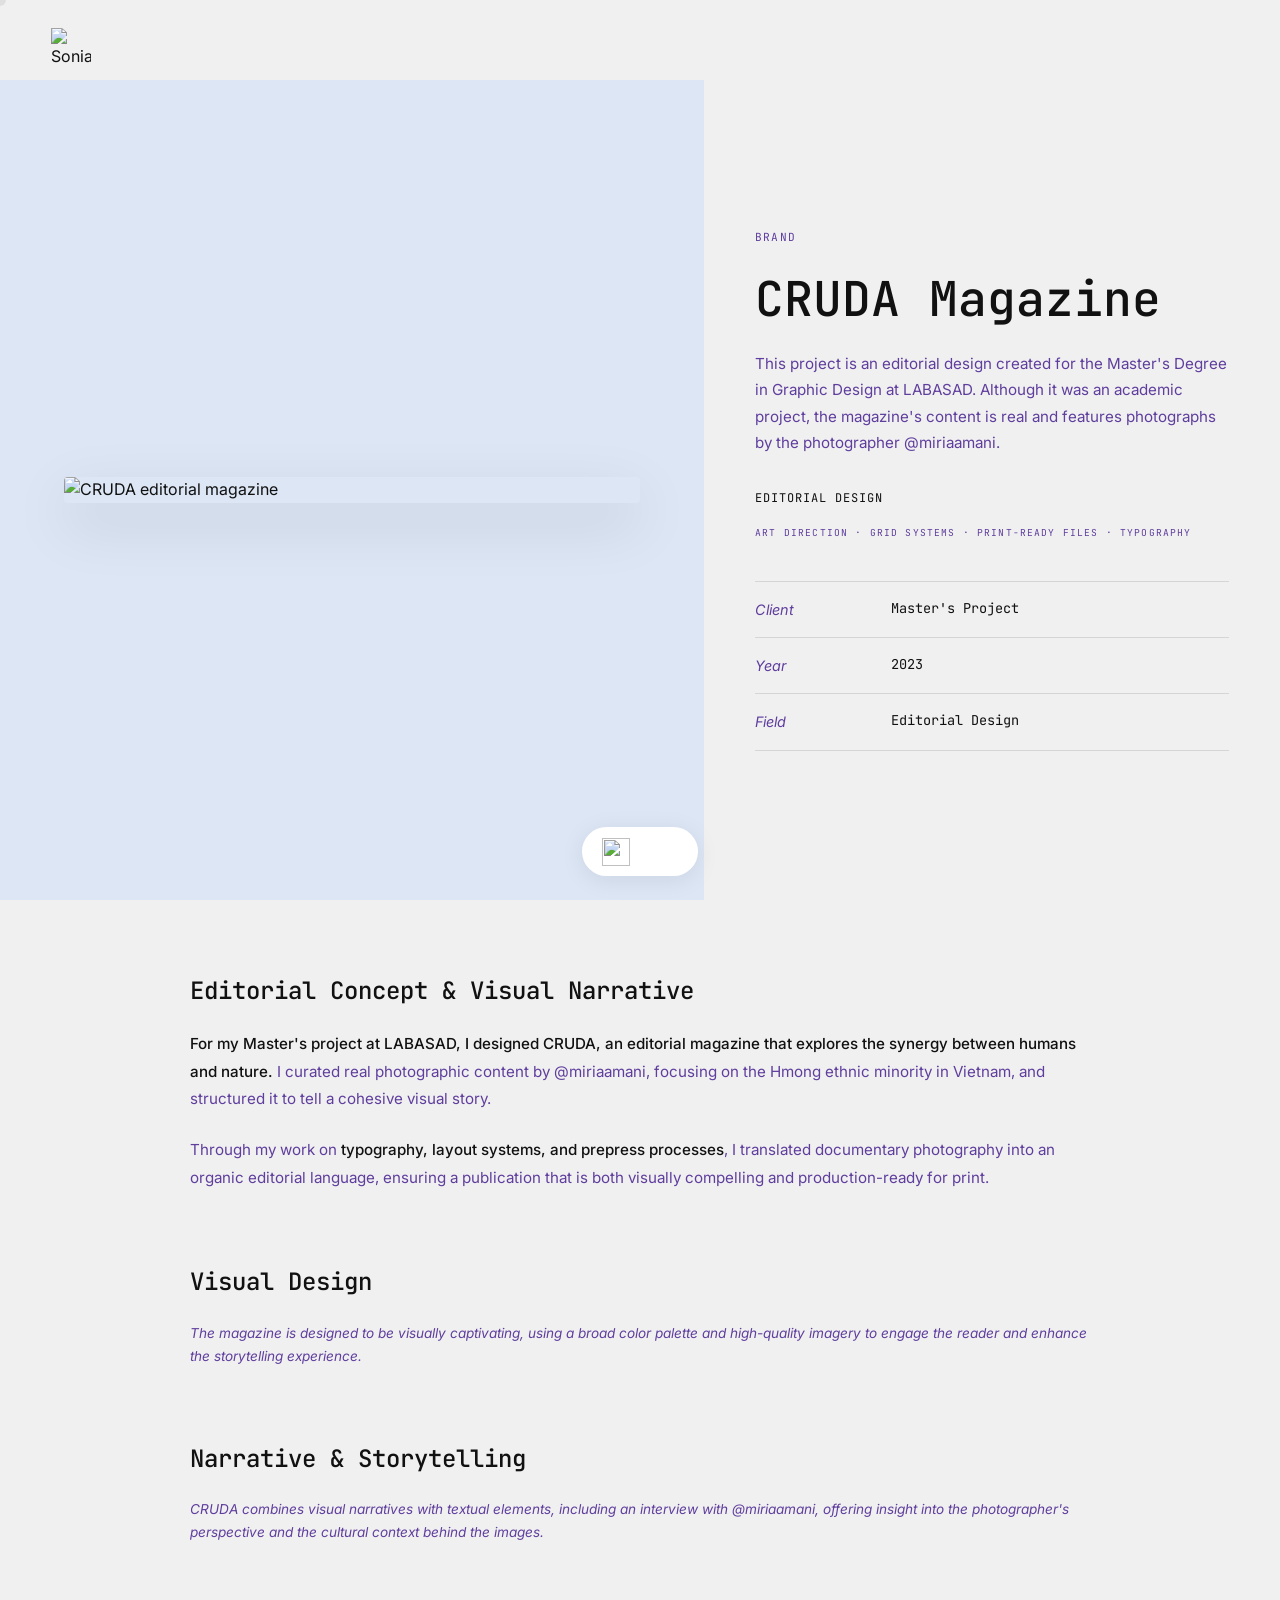
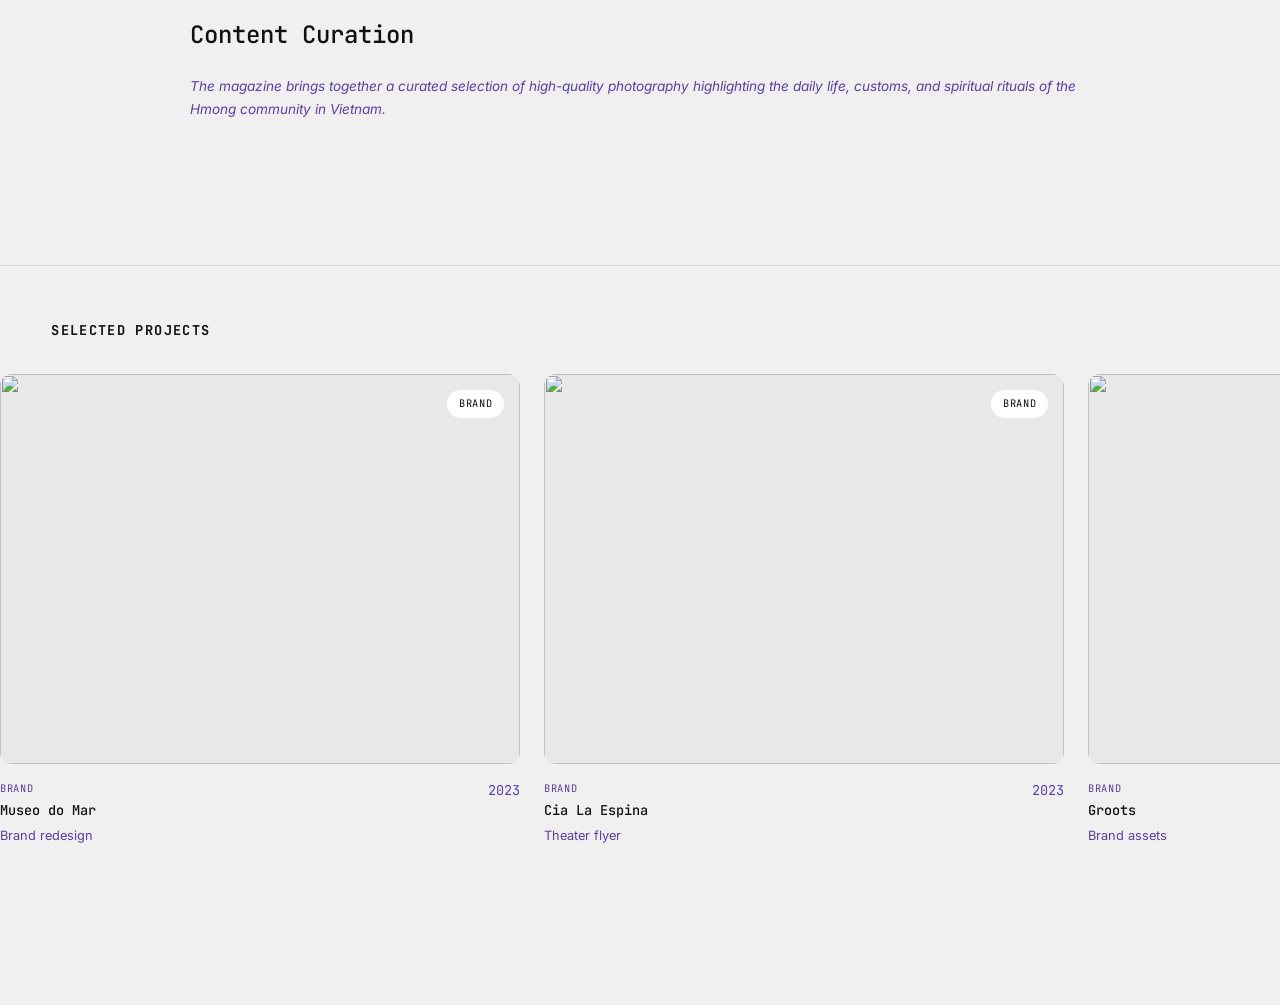
==== projects/cruda.html @ 592239f0 "primer paso" ====
<!DOCTYPE html>
<html lang="en">
<head>
  <meta charset="UTF-8">
  <meta name="viewport" content="width=device-width, initial-scale=1.0">
  <title>CRUDA Magazine — Sonia Delso Roche</title>
  <link rel="icon" href="https://framerusercontent.com/images/GscZbssLysDIiGxm8gp4KZNY.png?width=64&height=64">
  <link rel="stylesheet" href="../css/styles.css">
  <link rel="stylesheet" href="../css/project.css">
</head>
<body>
  <div class="cursor" aria-hidden="true"><span class="cursor-label"></span></div>
  <a href="../index.html" class="site-logo" aria-label="Home">
    <img src="https://framerusercontent.com/images/GscZbssLysDIiGxm8gp4KZNY.png?width=80&height=80" alt="Sonia Delso">
  </a>

  <main class="page">
    <header class="project-hero">
      <div class="project-hero__visual reveal">
        <img src="https://framerusercontent.com/images/ZkepEZCgR9mgeaJWKe820BOmGc.png?width=1400&height=1000" alt="CRUDA editorial magazine">
      </div>
      <div class="project-hero__info reveal reveal-delay-1">
        <span class="project-hero__tag">Brand</span>
        <h1 class="project-hero__title">CRUDA Magazine</h1>
        <p class="project-hero__summary">This project is an editorial design created for the Master's Degree in Graphic Design at LABASAD. Although it was an academic project, the magazine's content is real and features photographs by the photographer @miriaamani.</p>
        <p class="project-hero__type">Editorial Design</p>
        <p class="project-hero__skills">Art direction · Grid systems · Print-ready files · Typography</p>
        <dl class="project-meta">
          <div class="project-meta__row"><dt class="project-meta__label">Client</dt><dd class="project-meta__value">Master's Project</dd></div>
          <div class="project-meta__row"><dt class="project-meta__label">Year</dt><dd class="project-meta__value">2023</dd></div>
          <div class="project-meta__row"><dt class="project-meta__label">Field</dt><dd class="project-meta__value">Editorial Design</dd></div>
        </dl>
      </div>
    </header>

    <div class="project-content">
      <section class="project-section reveal">
        <h2 class="project-section__title">Editorial Concept &amp; Visual Narrative</h2>
        <p class="project-section__text"><strong>For my Master's project at LABASAD, I designed CRUDA, an editorial magazine that explores the synergy between humans and nature.</strong> I curated real photographic content by @miriaamani, focusing on the Hmong ethnic minority in Vietnam, and structured it to tell a cohesive visual story.</p>
        <p class="project-section__text">Through my work on <strong>typography, layout systems, and prepress processes</strong>, I translated documentary photography into an organic editorial language, ensuring a publication that is both visually compelling and production-ready for print.</p>
      </section>

      <section class="project-section reveal">
        <h2 class="project-section__title">Visual Design</h2>
        <p class="project-section__note">The magazine is designed to be visually captivating, using a broad color palette and high-quality imagery to engage the reader and enhance the storytelling experience.</p>
      </section>

      <section class="project-section reveal">
        <h2 class="project-section__title">Narrative &amp; Storytelling</h2>
        <p class="project-section__note">CRUDA combines visual narratives with textual elements, including an interview with @miriaamani, offering insight into the photographer's perspective and the cultural context behind the images.</p>
      </section>

      <section class="project-section reveal">
        <h2 class="project-section__title">Content Curation</h2>
        <p class="project-section__note">The magazine brings together a curated selection of high-quality photography highlighting the daily life, customs, and spiritual rituals of the Hmong community in Vietnam.</p>
      </section>
    </div>

    <section class="related">
      <h2 class="related__title">Selected Projects</h2>
      <div class="project-track-wrap"><div class="project-track">
        <article class="project-card"><a href="museo-do-mar.html" class="project-card__link" data-cursor="view" data-cursor-label="View"><div class="project-card__visual"><img src="https://framerusercontent.com/images/De1m4rDbITHlrBkUoRb03pZWoA.png?width=800&height=600" alt="" loading="lazy"><span class="project-card__tag">Brand</span></div><div class="project-card__meta"><span class="project-card__category">Brand</span><span class="project-card__year">2023</span><span class="project-card__name">Museo do Mar</span><span class="project-card__desc">Brand redesign</span></div></a></article>
        <article class="project-card"><a href="joy.html" class="project-card__link" data-cursor="view" data-cursor-label="View"><div class="project-card__visual"><img src="https://framerusercontent.com/images/UxlcMPebOSqus5jqOuG8VDzP6ao.png?width=800&height=600" alt="" loading="lazy"><span class="project-card__tag">Brand</span></div><div class="project-card__meta"><span class="project-card__category">Brand</span><span class="project-card__year">2023</span><span class="project-card__name">Cia La Espina</span><span class="project-card__desc">Theater flyer</span></div></a></article>
        <article class="project-card"><a href="groots.html" class="project-card__link" data-cursor="view" data-cursor-label="View"><div class="project-card__visual"><img src="https://framerusercontent.com/images/yIsQcqFuudJh2gpJACdFlu3eAM.png?width=800&height=600" alt="" loading="lazy"><span class="project-card__tag">Brand</span></div><div class="project-card__meta"><span class="project-card__category">Brand</span><span class="project-card__year">2022</span><span class="project-card__name">Groots</span><span class="project-card__desc">Brand assets</span></div></a></article>
      </div></div>
    </section>
  </main>

  <nav class="floating-nav"><a href="../index.html" class="floating-nav__logo"><img src="https://framerusercontent.com/images/GscZbssLysDIiGxm8gp4KZNY.png?width=56&height=56" alt=""></a><button class="floating-nav__toggle" aria-label="Open menu"><span></span><span></span><span></span></button></nav>
  <div class="menu-overlay"><a href="../index.html" class="menu-overlay__link">Home</a><a href="../index.html#brand-design" class="menu-overlay__link">Work</a><a href="../index.html#contact" class="menu-overlay__link">Contact</a></div>
  <script src="../js/main.js"></script>
</body>
</html>
---- css/styles.css ----
/* ============================================
   Sonia Delso Roche — Portfolio
   Minimal, Palmer-inspired horizontal scroll
   ============================================ */

@import url('https://fonts.googleapis.com/css2?family=Inter:wght@300;400;500&family=JetBrains+Mono:wght@400;500;700&display=swap');

:root {
  --bg: #f0f0f0;
  --bg-card: #e8e8e8;
  --text: #111111;
  --text-muted: #5f3e9d;
  --border: rgba(17, 17, 17, 0.12);
  --heading: 'JetBrains Mono', 'Courier New', monospace;
  --body: 'Inter', system-ui, sans-serif;
  --ease: cubic-bezier(0.22, 1, 0.36, 1);
  --radius: 12px;
  --nav-height: 56px;
  --page-padding: clamp(1.25rem, 4vw, 3.5rem);
}

*, *::before, *::after {
  box-sizing: border-box;
  margin: 0;
  padding: 0;
}

html {
  scroll-behavior: smooth;
}

body {
  font-family: var(--body);
  background: var(--bg);
  color: var(--text);
  line-height: 1.6;
  overflow-x: hidden;
  -webkit-font-smoothing: antialiased;
}

body.has-custom-cursor,
body.has-custom-cursor * {
  cursor: none !important;
}

a {
  color: inherit;
  text-decoration: none;
}

img {
  display: block;
  max-width: 100%;
  height: auto;
}

/* Custom cursor */
.cursor {
  position: fixed;
  top: 0;
  left: 0;
  width: 12px;
  height: 12px;
  border-radius: 50%;
  background: var(--text);
  pointer-events: none;
  z-index: 9999;
  transform: translate(-50%, -50%);
  transition: width 0.35s var(--ease), height 0.35s var(--ease), background 0.3s ease, opacity 0.3s ease;
  mix-blend-mode: difference;
}

.cursor.is-hidden {
  opacity: 0;
}

.cursor.is-hover {
  width: 80px;
  height: 80px;
  background: #fff;
}

.cursor.is-project {
  width: 110px;
  height: 110px;
  background: #fff;
}

.cursor-label {
  position: absolute;
  inset: 0;
  display: flex;
  align-items: center;
  justify-content: center;
  font-family: var(--heading);
  font-size: 0.65rem;
  letter-spacing: 0.08em;
  text-transform: uppercase;
  color: var(--text);
  opacity: 0;
  transition: opacity 0.25s ease;
}

.cursor.is-project .cursor-label,
.cursor.is-hover .cursor-label {
  opacity: 1;
}

/* Scroll reveal */
.reveal {
  opacity: 0;
  transform: translateY(32px);
  transition: opacity 0.9s var(--ease), transform 0.9s var(--ease);
}

.reveal.is-visible {
  opacity: 1;
  transform: translateY(0);
}

.reveal-delay-1 { transition-delay: 0.1s; }
.reveal-delay-2 { transition-delay: 0.2s; }
.reveal-delay-3 { transition-delay: 0.3s; }

/* Layout */
.page {
  min-height: 100vh;
  padding-bottom: calc(var(--nav-height) + 2rem);
}

.container {
  width: 100%;
  max-width: 1440px;
  margin: 0 auto;
  padding: 0 var(--page-padding);
}

/* Header logo */
.site-logo {
  position: fixed;
  top: clamp(1rem, 3vw, 1.75rem);
  left: var(--page-padding);
  z-index: 100;
  width: 40px;
  height: 40px;
  transition: transform 0.4s var(--ease);
}

.site-logo:hover {
  transform: scale(1.08) rotate(-4deg);
}

.site-logo img {
  width: 100%;
  height: 100%;
  object-fit: contain;
}

/* Hero */
.hero {
  min-height: 100vh;
  display: grid;
  grid-template-columns: 1fr 1fr;
  gap: 2rem;
  align-items: center;
  padding: clamp(6rem, 12vh, 8rem) var(--page-padding) 4rem;
}

.hero__title {
  font-family: var(--heading);
  font-size: clamp(2rem, 5.5vw, 4.25rem);
  font-weight: 500;
  line-height: 1.15;
  letter-spacing: -0.02em;
}

.hero__title .char {
  display: inline-block;
  opacity: 0;
  transform: translateY(20px);
  animation: charIn 0.6s var(--ease) forwards;
}

@keyframes charIn {
  to {
    opacity: 1;
    transform: translateY(0);
  }
}

.hero__intro {
  margin-top: 2rem;
  max-width: 28rem;
}

.hero__intro p {
  font-size: clamp(0.8rem, 1.4vw, 0.95rem);
  color: var(--text-muted);
  margin-bottom: 1rem;
  font-weight: 400;
}

.hero__aside {
  justify-self: end;
  max-width: 22rem;
  text-align: right;
}

.hero__aside p {
  font-size: clamp(0.8rem, 1.4vw, 0.95rem);
  color: var(--text-muted);
  line-height: 1.7;
}

.scroll-hint {
  display: inline-flex;
  align-items: center;
  justify-content: center;
  width: 36px;
  height: 36px;
  margin-top: 2.5rem;
  border: 1px solid var(--text-muted);
  border-radius: 50%;
  color: var(--text-muted);
  animation: bounce 2s ease infinite;
}

.scroll-hint svg {
  width: 14px;
  height: 14px;
}

@keyframes bounce {
  0%, 100% { transform: translateY(0); }
  50% { transform: translateY(6px); }
}

/* Work sections */
.work-section {
  padding: clamp(4rem, 10vh, 7rem) 0;
  border-top: 1px solid var(--border);
}

.work-section__header {
  display: flex;
  align-items: center;
  gap: 1rem;
  padding: 0 var(--page-padding);
  margin-bottom: 2.5rem;
}

.work-section__title {
  font-family: var(--heading);
  font-size: clamp(1.5rem, 3.5vw, 2.5rem);
  font-weight: 500;
}

.work-section__arrow {
  display: inline-flex;
  align-items: center;
  justify-content: center;
  width: 32px;
  height: 32px;
  border: 1px solid var(--text-muted);
  border-radius: 50%;
  color: var(--text-muted);
  flex-shrink: 0;
}

.work-section__arrow svg {
  width: 12px;
  height: 12px;
}

/* Horizontal project track (Palmer-inspired) */
.project-track-wrap {
  position: relative;
}

.drag-hint {
  position: absolute;
  top: -1.5rem;
  right: var(--page-padding);
  font-family: var(--heading);
  font-size: 0.65rem;
  letter-spacing: 0.12em;
  text-transform: uppercase;
  color: var(--text-muted);
  opacity: 0.7;
}

.project-track {
  display: flex;
  gap: clamp(1rem, 2vw, 1.5rem);
  padding: 0 var(--page-padding) 1rem;
  overflow-x: auto;
  scroll-snap-type: x mandatory;
  scroll-behavior: smooth;
  -webkit-overflow-scrolling: touch;
  scrollbar-width: none;
  cursor: grab;
}

.project-track.is-dragging {
  cursor: grabbing;
  scroll-behavior: auto;
}

.project-track::-webkit-scrollbar {
  display: none;
}

/* Project card */
.project-card {
  flex: 0 0 clamp(280px, 42vw, 520px);
  scroll-snap-align: start;
  position: relative;
}

.project-card__link {
  display: block;
}

.project-card__visual {
  position: relative;
  aspect-ratio: 4 / 3;
  background: var(--bg-card);
  border-radius: var(--radius);
  overflow: hidden;
  transition: transform 0.5s var(--ease);
}

.project-card__link:hover .project-card__visual {
  transform: scale(0.98);
}

.project-card__visual img {
  width: 100%;
  height: 100%;
  object-fit: cover;
  transition: transform 0.7s var(--ease);
}

.project-card__link:hover .project-card__visual img {
  transform: scale(1.04);
}

.project-card__tag {
  position: absolute;
  top: 1rem;
  right: 1rem;
  padding: 0.35rem 0.75rem;
  background: #fff;
  border-radius: 100px;
  font-family: var(--heading);
  font-size: 0.65rem;
  letter-spacing: 0.06em;
  text-transform: uppercase;
}

.project-card__meta {
  display: grid;
  grid-template-columns: 1fr auto;
  gap: 0.25rem 1rem;
  margin-top: 1rem;
  font-size: clamp(0.75rem, 1.2vw, 0.85rem);
}

.project-card__category {
  font-family: var(--heading);
  font-size: 0.65rem;
  letter-spacing: 0.06em;
  text-transform: uppercase;
  color: var(--text-muted);
}

.project-card__name {
  font-family: var(--heading);
  font-weight: 500;
  grid-column: 1;
}

.project-card__year {
  font-family: var(--heading);
  color: var(--text-muted);
  grid-column: 2;
  grid-row: 1 / 3;
  align-self: start;
}

.project-card__desc {
  grid-column: 1;
  color: var(--text-muted);
  font-size: 0.8rem;
}

/* Contact footer */
.contact {
  padding: clamp(4rem, 8vh, 6rem) var(--page-padding);
  border-top: 1px solid var(--border);
}

.contact__links {
  display: flex;
  flex-wrap: wrap;
  gap: 2rem 3rem;
}

.contact__link {
  font-family: var(--heading);
  font-size: clamp(0.9rem, 2vw, 1.1rem);
  letter-spacing: 0.04em;
  position: relative;
  transition: color 0.3s ease;
}

.contact__link::after {
  content: '';
  position: absolute;
  left: 0;
  bottom: -2px;
  width: 0;
  height: 1px;
  background: var(--text);
  transition: width 0.4s var(--ease);
}

.contact__link:hover {
  color: var(--text-muted);
}

.contact__link:hover::after {
  width: 100%;
}

/* Floating nav */
.floating-nav {
  position: fixed;
  bottom: 1.5rem;
  left: 50%;
  transform: translateX(-50%);
  z-index: 200;
  display: flex;
  align-items: center;
  gap: 1.25rem;
  padding: 0.65rem 1.25rem;
  background: #fff;
  border-radius: 100px;
  box-shadow: 0 4px 24px rgba(0, 0, 0, 0.08);
  transition: transform 0.4s var(--ease), opacity 0.4s ease;
}

.floating-nav.is-hidden {
  transform: translateX(-50%) translateY(120%);
  opacity: 0;
}

.floating-nav__logo {
  width: 28px;
  height: 28px;
}

.floating-nav__logo img {
  width: 100%;
  height: 100%;
  object-fit: contain;
}

.floating-nav__toggle {
  display: flex;
  flex-direction: column;
  justify-content: center;
  gap: 5px;
  width: 28px;
  height: 28px;
  background: none;
  border: none;
  padding: 4px;
}

.floating-nav__toggle span {
  display: block;
  height: 1.5px;
  background: var(--text);
  transition: transform 0.3s ease, opacity 0.3s ease;
}

.floating-nav__toggle.is-open span:nth-child(1) {
  transform: translateY(6.5px) rotate(45deg);
}

.floating-nav__toggle.is-open span:nth-child(2) {
  opacity: 0;
}

.floating-nav__toggle.is-open span:nth-child(3) {
  transform: translateY(-6.5px) rotate(-45deg);
}

/* Mobile menu overlay */
.menu-overlay {
  position: fixed;
  inset: 0;
  z-index: 150;
  background: rgba(240, 240, 240, 0.96);
  backdrop-filter: blur(12px);
  display: flex;
  flex-direction: column;
  align-items: center;
  justify-content: center;
  gap: 2rem;
  opacity: 0;
  pointer-events: none;
  transition: opacity 0.4s ease;
}

.menu-overlay.is-open {
  opacity: 1;
  pointer-events: auto;
}

.menu-overlay__link {
  font-family: var(--heading);
  font-size: clamp(1.25rem, 4vw, 2rem);
  letter-spacing: 0.04em;
  transition: color 0.3s ease, transform 0.3s var(--ease);
}

.menu-overlay__link:hover {
  color: var(--text-muted);
  transform: translateX(8px);
}

/* Responsive */
@media (max-width: 900px) {
  .hero {
    grid-template-columns: 1fr;
    min-height: auto;
    padding-top: 5.5rem;
  }

  .hero__aside {
    justify-self: start;
    text-align: left;
    max-width: 100%;
  }

  .drag-hint {
    display: none;
  }

  .project-card {
    flex: 0 0 85vw;
  }
}

@media (max-width: 600px) {
  body.has-custom-cursor,
  body.has-custom-cursor * {
    cursor: auto !important;
  }

  .cursor {
    display: none;
  }

  .floating-nav {
    bottom: 1rem;
    padding: 0.55rem 1rem;
  }
}

@media (prefers-reduced-motion: reduce) {
  *, *::before, *::after {
    animation-duration: 0.01ms !important;
    transition-duration: 0.01ms !important;
  }

  .reveal {
    opacity: 1;
    transform: none;
  }
}
---- css/project.css ----
/* Project detail pages */

.project-hero {
  display: grid;
  grid-template-columns: 1.1fr 0.9fr;
  min-height: 100vh;
  padding-top: 5rem;
}

.project-hero__visual {
  background: #dce6f5;
  display: flex;
  align-items: center;
  justify-content: center;
  padding: clamp(2rem, 5vw, 4rem);
  overflow: hidden;
}

.project-hero__visual img {
  width: 100%;
  max-height: 80vh;
  object-fit: contain;
  border-radius: 4px;
  box-shadow: 0 20px 60px rgba(0, 0, 0, 0.12);
}

.project-hero__info {
  display: flex;
  flex-direction: column;
  justify-content: center;
  padding: clamp(2rem, 5vw, 4rem) clamp(2rem, 4vw, 3.5rem);
  background: var(--bg);
}

.project-hero__tag {
  font-family: var(--heading);
  font-size: 0.7rem;
  letter-spacing: 0.1em;
  text-transform: uppercase;
  color: var(--text-muted);
  margin-bottom: 1.5rem;
}

.project-hero__title {
  font-family: var(--heading);
  font-size: clamp(1.75rem, 4vw, 3rem);
  font-weight: 500;
  line-height: 1.15;
  margin-bottom: 1.5rem;
}

.project-hero__summary {
  font-size: clamp(0.85rem, 1.5vw, 0.95rem);
  color: var(--text-muted);
  line-height: 1.75;
  margin-bottom: 2rem;
}

.project-hero__summary strong {
  color: var(--text);
  font-weight: 500;
}

.project-hero__type {
  font-family: var(--heading);
  font-size: 0.75rem;
  letter-spacing: 0.08em;
  text-transform: uppercase;
  margin-bottom: 1rem;
}

.project-hero__skills {
  font-family: var(--heading);
  font-size: 0.6rem;
  letter-spacing: 0.12em;
  text-transform: uppercase;
  color: var(--text-muted);
  line-height: 1.8;
  margin-bottom: 2.5rem;
}

.project-meta {
  border-top: 1px solid var(--border);
}

.project-meta__row {
  display: grid;
  grid-template-columns: 120px 1fr;
  gap: 1rem;
  padding: 1rem 0;
  border-bottom: 1px solid var(--border);
  font-size: 0.9rem;
}

.project-meta__label {
  font-style: italic;
  color: var(--text-muted);
}

.project-meta__value {
  font-family: var(--heading);
  font-size: 0.85rem;
}

/* Content sections */
.project-content {
  padding: clamp(3rem, 8vh, 6rem) var(--page-padding);
}

.project-section {
  max-width: 900px;
  margin: 0 auto clamp(4rem, 8vh, 6rem);
}

.project-section__title {
  font-family: var(--heading);
  font-size: clamp(1.1rem, 2.5vw, 1.5rem);
  font-weight: 500;
  margin-bottom: 1.25rem;
}

.project-section__text {
  font-size: clamp(0.85rem, 1.5vw, 0.95rem);
  color: var(--text-muted);
  line-height: 1.8;
  margin-bottom: 1.5rem;
}

.project-section__text strong {
  color: var(--text);
  font-weight: 500;
}

.project-section__subtitle {
  font-family: var(--heading);
  font-size: 0.85rem;
  font-weight: 500;
  margin: 2rem 0 0.75rem;
}

.project-section__note {
  font-size: 0.85rem;
  color: var(--text-muted);
  font-style: italic;
  line-height: 1.7;
}

/* Impact list */
.impact-list {
  list-style: none;
  margin-top: 1.5rem;
}

.impact-list li {
  position: relative;
  padding-left: 1.25rem;
  margin-bottom: 0.75rem;
  font-size: 0.9rem;
  color: var(--text-muted);
  line-height: 1.6;
}

.impact-list li::before {
  content: '—';
  position: absolute;
  left: 0;
  color: var(--text);
}

/* Fold comparison blocks */
.fold-grid {
  display: grid;
  gap: 2rem;
  margin-top: 2rem;
}

.fold-block {
  padding: 1.5rem 0;
  border-top: 1px solid var(--border);
}

.fold-block__title {
  font-family: var(--heading);
  font-size: 0.9rem;
  font-weight: 500;
  margin-bottom: 1rem;
}

.fold-block__items {
  display: grid;
  gap: 1rem;
}

.fold-item {
  font-size: 0.85rem;
  color: var(--text-muted);
  line-height: 1.7;
}

.fold-item strong {
  display: block;
  color: var(--text);
  font-weight: 500;
  margin-bottom: 0.25rem;
}

/* Image placeholders in content */
.project-image {
  margin: 2rem 0;
  border-radius: var(--radius);
  overflow: hidden;
  background: var(--bg-card);
}

.project-image img {
  width: 100%;
  height: auto;
}

/* Related projects */
.related {
  padding: clamp(3rem, 6vh, 5rem) 0;
  border-top: 1px solid var(--border);
}

.related__title {
  font-family: var(--heading);
  font-size: 0.85rem;
  letter-spacing: 0.1em;
  text-transform: uppercase;
  padding: 0 var(--page-padding);
  margin-bottom: 2rem;
}

/* Back link */
.back-link {
  display: inline-flex;
  align-items: center;
  gap: 0.5rem;
  font-family: var(--heading);
  font-size: 0.7rem;
  letter-spacing: 0.08em;
  text-transform: uppercase;
  color: var(--text-muted);
  margin-bottom: 2rem;
  transition: color 0.3s ease;
}

.back-link:hover {
  color: var(--text);
}

.back-link svg {
  width: 12px;
  height: 12px;
}

@media (max-width: 900px) {
  .project-hero {
    grid-template-columns: 1fr;
    min-height: auto;
  }

  .project-hero__visual {
    min-height: 50vh;
  }

  .project-hero__info {
    padding-top: 2rem;
  }
}

@media (max-width: 600px) {
  .project-meta__row {
    grid-template-columns: 1fr;
    gap: 0.25rem;
  }
}
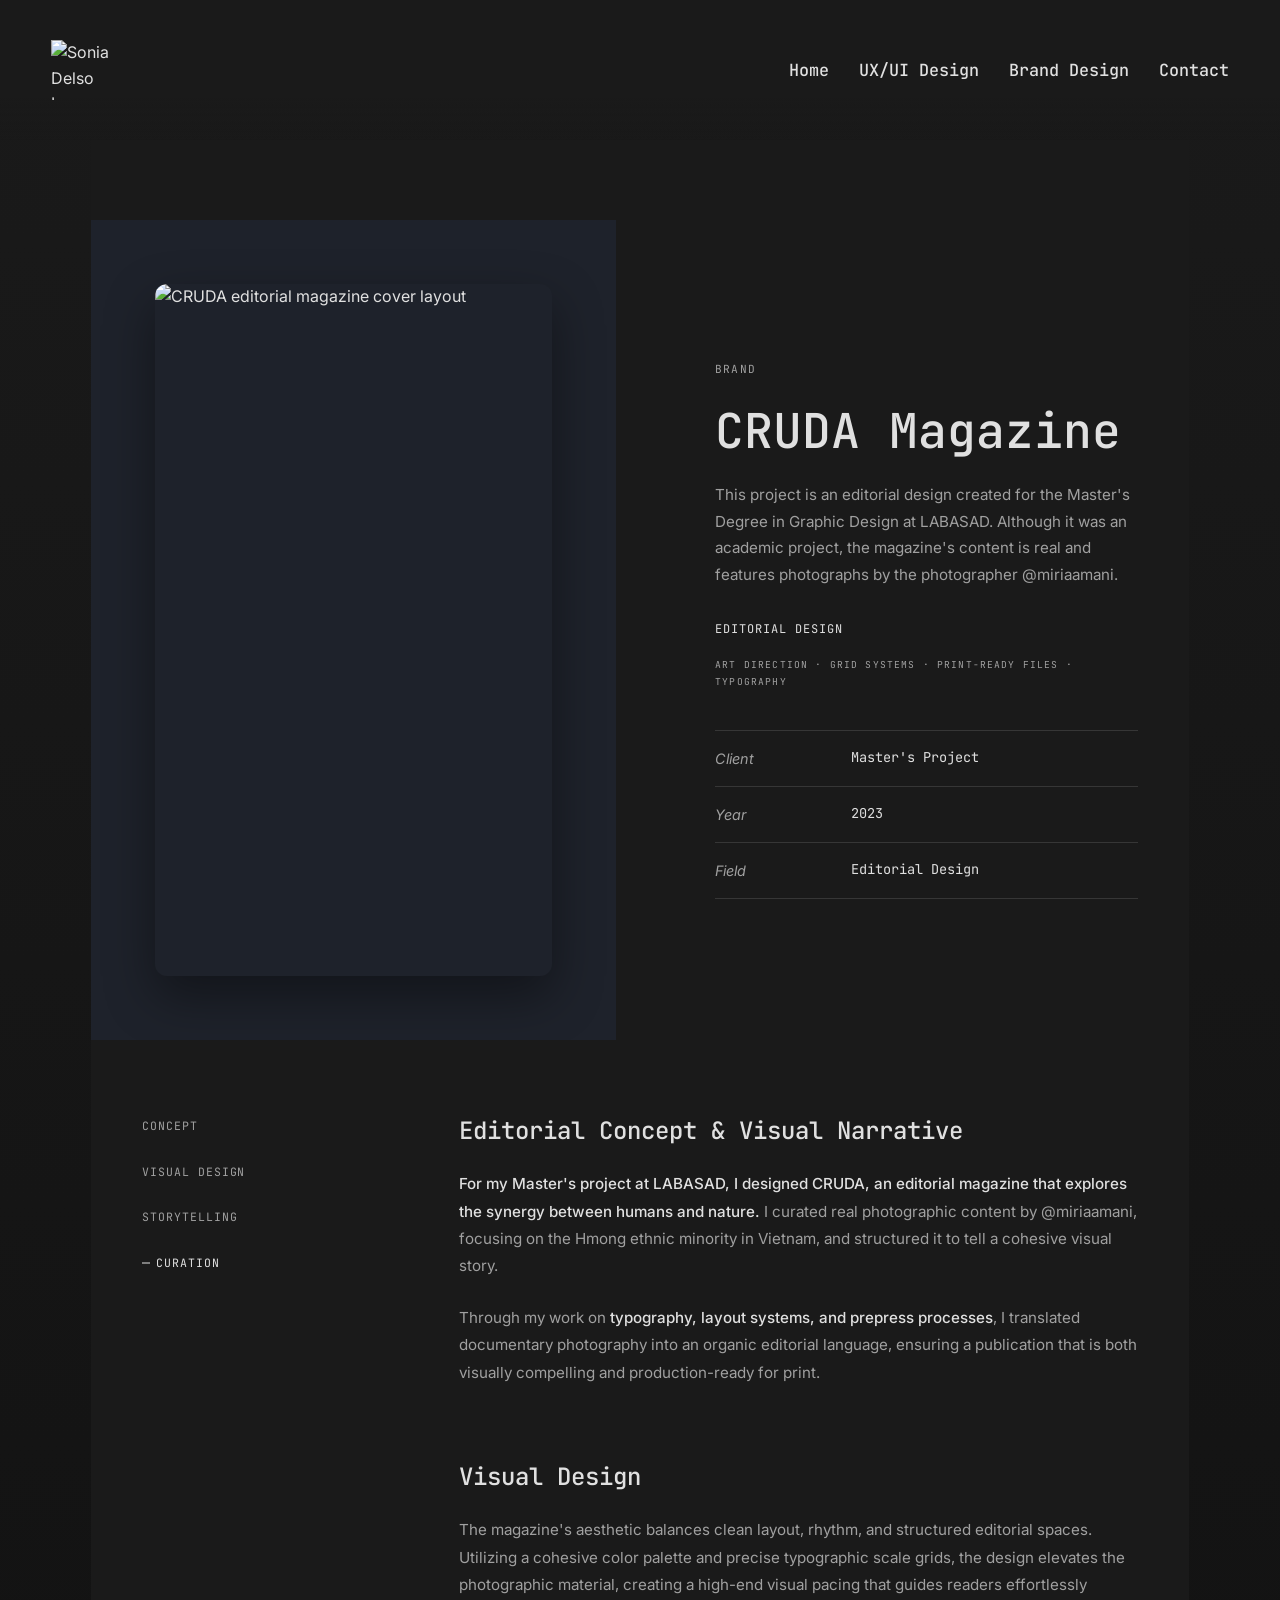
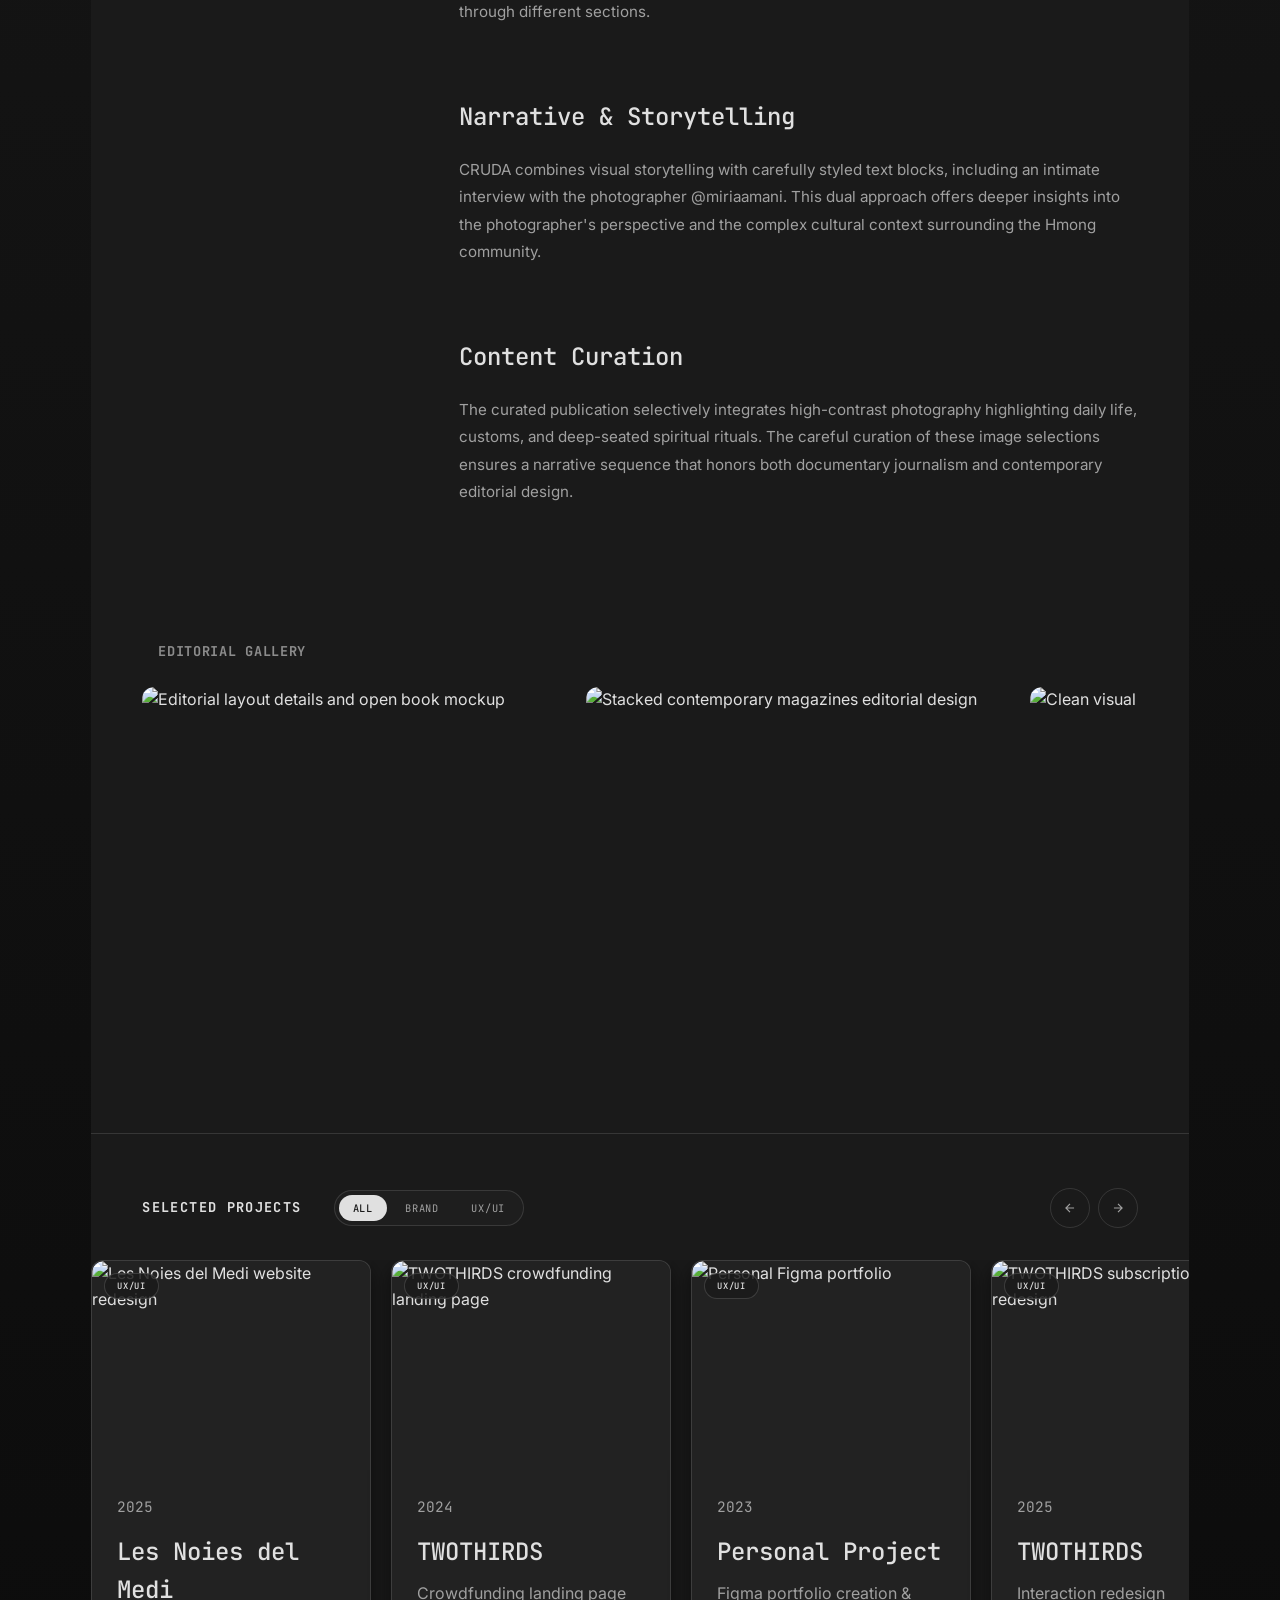
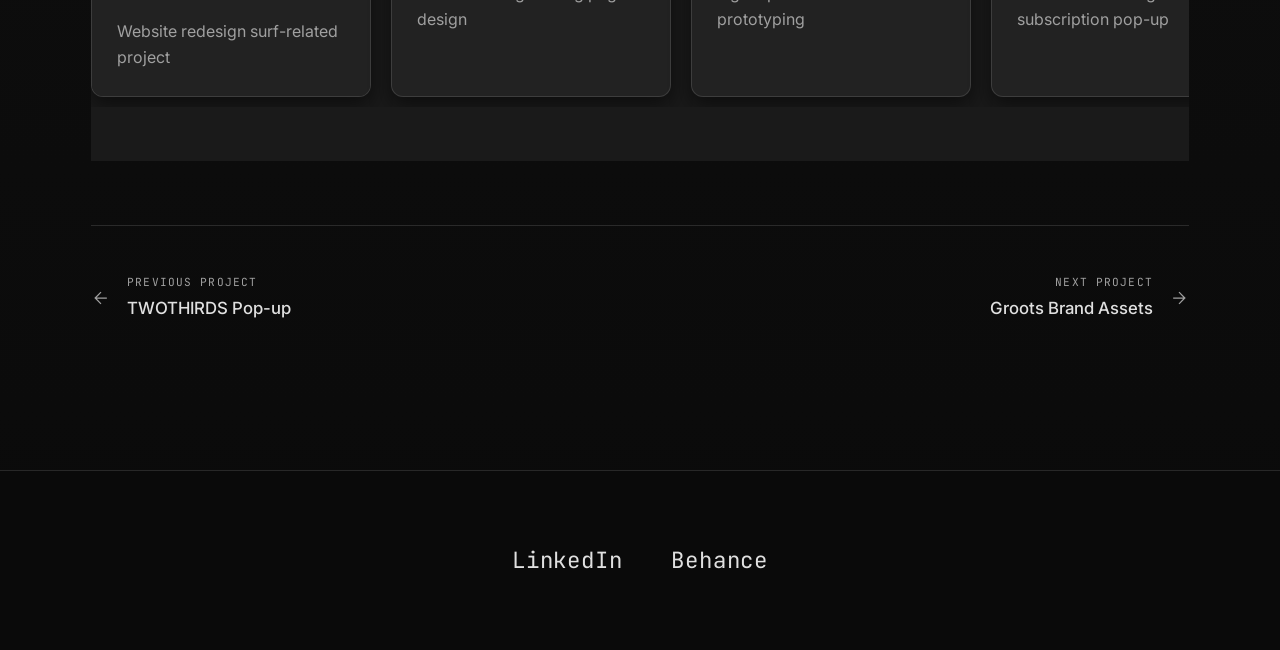
==== commit e74f5ded: "proyecto cruda fixed" ====
--- a/projects/cruda.html
+++ b/projects/cruda.html
@@ -5,19 +5,150 @@
   <meta name="viewport" content="width=device-width, initial-scale=1.0">
   <title>CRUDA Magazine — Sonia Delso Roche</title>
   <link rel="icon" href="https://framerusercontent.com/images/GscZbssLysDIiGxm8gp4KZNY.png?width=64&height=64">
+  
+  <!-- Importar tipografías de Google Fonts -->
+  <link rel="stylesheet" href="https://fonts.googleapis.com/css2?family=Inter:wght@300;400;500&family=JetBrains+Mono:wght@400;500;700&display=swap">
+  
   <link rel="stylesheet" href="../css/styles.css">
   <link rel="stylesheet" href="../css/project.css">
+
+  <!-- Estilos personalizados para el Hero y el Ticker -->
+  <style>
+    /* Ajustes para que la imagen Hero ocupe todo el rectángulo de la izquierda */
+    .project-hero {
+      display: grid;
+      grid-template-columns: 1fr 1fr;
+      align-items: stretch; /* Fuerza a que ambas columnas tengan la misma altura */
+      gap: 3rem;
+    }
+
+    .project-hero__visual {
+      width: 100%;
+      height: 100%;
+    }
+
+    .project-hero__visual img {
+      width: 100%;
+      height: 100%;
+      object-fit: cover; /* Evita la distorsión rellenando todo el espacio */
+      display: block;
+      border-radius: 12px;
+    }
+
+    @media (max-width: 991px) {
+      .project-hero {
+        grid-template-columns: 1fr;
+      }
+      .project-hero__visual img {
+        aspect-ratio: 1 / 1; /* Mantiene la proporción cuadrada en móvil */
+        height: auto;
+      }
+    }
+
+    /* Contenedor del Ticker */
+    .ticker-section {
+      width: 100%;
+      overflow: hidden;
+      margin: 4rem 0;
+      position: relative;
+    }
+
+    .ticker-section__title {
+      font-family: 'JetBrains Mono', monospace;
+      font-size: 0.85rem;
+      text-transform: uppercase;
+      letter-spacing: 0.05em;
+      margin-bottom: 1.5rem;
+      color: #8c8c8c;
+      padding: 0 1rem;
+    }
+
+    /* Envoltura del Ticker */
+    .ticker-container {
+      width: 100%;
+      overflow: hidden;
+      display: flex;
+      user-select: none;
+    }
+
+    /* Pista que contiene los elementos duplicados para un loop sin saltos */
+    .ticker-track {
+      display: flex;
+      width: max-content;
+      animation: ticker-loop 30s linear infinite;
+    }
+
+    /* Detener el movimiento en Hover (Hover 0%) */
+    .ticker-container:hover .ticker-track {
+      animation-play-state: paused;
+    }
+
+    /* Lista interna */
+    .ticker-list {
+      display: flex;
+      gap: 1.5rem;
+      padding-right: 1.5rem;
+    }
+
+    /* Elemento individual del carrusel */
+    .ticker-item {
+      width: 420px;
+      flex-shrink: 0;
+    }
+
+    .ticker-item img {
+      width: 100%;
+      height: 310px;
+      object-fit: cover;
+      border-radius: 12px;
+      display: block;
+      pointer-events: none;
+    }
+
+    /* Animación del Ticker */
+    @keyframes ticker-loop {
+      0% {
+        transform: translate3d(0, 0, 0);
+      }
+      100% {
+        transform: translate3d(-50%, 0, 0); /* Se desplaza exactamente la mitad */
+      }
+    }
+
+    @media (max-width: 768px) {
+      .ticker-item {
+        width: 300px;
+      }
+      .ticker-item img {
+        height: 220px;
+      }
+    }
+  </style>
 </head>
 <body>
-  <div class="cursor" aria-hidden="true"><span class="cursor-label"></span></div>
-  <a href="../index.html" class="site-logo" aria-label="Home">
-    <img src="https://framerusercontent.com/images/GscZbssLysDIiGxm8gp4KZNY.png?width=80&height=80" alt="Sonia Delso">
-  </a>
+
+  <!-- Barra de Navegación Completa -->
+  <header class="main-header">
+    <div class="inner-header-content">
+      <a href="../index.html" class="site-logo" aria-label="Home">
+        <img src="https://framerusercontent.com/images/GscZbssLysDIiGxm8gp4KZNY.png?width=80&height=80" width="60" height="60" alt="Sonia Delso Logo">
+      </a>
+      <nav class="main-nav" aria-label="Site navigation">
+        <ul>
+          <li><a href="../index.html">Home</a></li>
+          <li><a href="../index.html#ux-ui-design">UX/UI Design</a></li>
+          <li><a href="../index.html#brand-design">Brand Design</a></li>
+          <li><a href="../index.html#contact">Contact</a></li>
+        </ul>
+      </nav>
+    </div>
+  </header>
 
   <main class="page">
+    <!-- Hero del Proyecto -->
     <header class="project-hero">
       <div class="project-hero__visual reveal">
-        <img src="https://framerusercontent.com/images/ZkepEZCgR9mgeaJWKe820BOmGc.png?width=1400&height=1000" alt="CRUDA editorial magazine">
+        <img src="https://framerusercontent.com/images/b1l1ZqPahRPNQw9qviqBXD418GI.jpg?scale-down-to=1024&width=1330&height=1330" width="1330" height="1330" alt="CRUDA editorial magazine cover layout">
       </div>
       <div class="project-hero__info reveal reveal-delay-1">
         <span class="project-hero__tag">Brand</span>
@@ -25,49 +156,505 @@
         <p class="project-hero__summary">This project is an editorial design created for the Master's Degree in Graphic Design at LABASAD. Although it was an academic project, the magazine's content is real and features photographs by the photographer @miriaamani.</p>
         <p class="project-hero__type">Editorial Design</p>
         <p class="project-hero__skills">Art direction · Grid systems · Print-ready files · Typography</p>
+        
         <dl class="project-meta">
-          <div class="project-meta__row"><dt class="project-meta__label">Client</dt><dd class="project-meta__value">Master's Project</dd></div>
-          <div class="project-meta__row"><dt class="project-meta__label">Year</dt><dd class="project-meta__value">2023</dd></div>
-          <div class="project-meta__row"><dt class="project-meta__label">Field</dt><dd class="project-meta__value">Editorial Design</dd></div>
+          <div class="project-meta__row">
+            <dt class="project-meta__label">Client</dt>
+            <dd class="project-meta__value">Master's Project</dd>
+          </div>
+          <div class="project-meta__row">
+            <dt class="project-meta__label">Year</dt>
+            <dd class="project-meta__value">2023</dd>
+          </div>
+          <div class="project-meta__row">
+            <dt class="project-meta__label">Field</dt>
+            <dd class="project-meta__value">Editorial Design</dd>
+          </div>
         </dl>
       </div>
     </header>
 
+    <!-- Contenido del Proyecto con Grid Layout de dos columnas -->
     <div class="project-content">
-      <section class="project-section reveal">
-        <h2 class="project-section__title">Editorial Concept &amp; Visual Narrative</h2>
-        <p class="project-section__text"><strong>For my Master's project at LABASAD, I designed CRUDA, an editorial magazine that explores the synergy between humans and nature.</strong> I curated real photographic content by @miriaamani, focusing on the Hmong ethnic minority in Vietnam, and structured it to tell a cohesive visual story.</p>
-        <p class="project-section__text">Through my work on <strong>typography, layout systems, and prepress processes</strong>, I translated documentary photography into an organic editorial language, ensuring a publication that is both visually compelling and production-ready for print.</p>
-      </section>
-
-      <section class="project-section reveal">
-        <h2 class="project-section__title">Visual Design</h2>
-        <p class="project-section__note">The magazine is designed to be visually captivating, using a broad color palette and high-quality imagery to engage the reader and enhance the storytelling experience.</p>
-      </section>
-
-      <section class="project-section reveal">
-        <h2 class="project-section__title">Narrative &amp; Storytelling</h2>
-        <p class="project-section__note">CRUDA combines visual narratives with textual elements, including an interview with @miriaamani, offering insight into the photographer's perspective and the cultural context behind the images.</p>
-      </section>
-
-      <section class="project-section reveal">
-        <h2 class="project-section__title">Content Curation</h2>
-        <p class="project-section__note">The magazine brings together a curated selection of high-quality photography highlighting the daily life, customs, and spiritual rituals of the Hmong community in Vietnam.</p>
+      <div class="project-layout-grid">
+        
+        <!-- Navegación lateral Sticky (Izquierda) -->
+        <aside class="project-sidebar">
+          <nav class="project-side-nav" aria-label="Project sections navigation">
+            <ul>
+              <li><a href="#concept" class="side-nav-link active">Concept</a></li>
+              <li><a href="#design" class="side-nav-link">Visual Design</a></li>
+              <li><a href="#storytelling" class="side-nav-link">Storytelling</a></li>
+              <li><a href="#curation" class="side-nav-link">Curation</a></li>
+            </ul>
+          </nav>
+        </aside>
+
+        <!-- Secciones de Contenido (Derecha) -->
+        <div class="project-sections-wrap">
+          
+          <!-- Sección 1: Concept -->
+          <section id="concept" class="project-section reveal">
+            <h2 class="project-section__title">Editorial Concept &amp; Visual Narrative</h2>
+            <p class="project-section__text"><strong>For my Master's project at LABASAD, I designed CRUDA, an editorial magazine that explores the synergy between humans and nature.</strong> I curated real photographic content by @miriaamani, focusing on the Hmong ethnic minority in Vietnam, and structured it to tell a cohesive visual story.</p>
+            <p class="project-section__text">Through my work on <strong>typography, layout systems, and prepress processes</strong>, I translated documentary photography into an organic editorial language, ensuring a publication that is both visually compelling and production-ready for print.</p>
+          </section>
+
+          <!-- Sección 2: Visual Design -->
+          <section id="design" class="project-section reveal">
+            <h2 class="project-section__title">Visual Design</h2>
+            <p class="project-section__text">The magazine's aesthetic balances clean layout, rhythm, and structured editorial spaces. Utilizing a cohesive color palette and precise typographic scale grids, the design elevates the photographic material, creating a high-end visual pacing that guides readers effortlessly through different sections.</p>
+          </section>
+
+          <!-- Sección 3: Storytelling -->
+          <section id="storytelling" class="project-section reveal">
+            <h2 class="project-section__title">Narrative &amp; Storytelling</h2>
+            <p class="project-section__text">CRUDA combines visual storytelling with carefully styled text blocks, including an intimate interview with the photographer @miriaamani. This dual approach offers deeper insights into the photographer's perspective and the complex cultural context surrounding the Hmong community.</p>
+          </section>
+
+          <!-- Sección 4: Curation -->
+          <section id="curation" class="project-section reveal">
+            <h2 class="project-section__title">Content Curation</h2>
+            <p class="project-section__text">The curated publication selectively integrates high-contrast photography highlighting daily life, customs, and deep-seated spiritual rituals. The careful curation of these image selections ensures a narrative sequence that honors both documentary journalism and contemporary editorial design.</p>
+          </section>
+
+        </div>
+      </div>
+
+      <!-- Sección del Carrusel Ticker -->
+      <section class="ticker-section reveal">
+        <h3 class="ticker-section__title">Editorial Gallery</h3>
+        <div class="ticker-container" id="editorialCarousel">
+          <div class="ticker-track">
+            
+            <!-- Grupo 1 original de imágenes (Editorial) -->
+            <div class="ticker-list">
+              <div class="ticker-item">
+                <img src="https://images.unsplash.com/photo-1544716278-ca5e3f4abd8c?q=80&w=1000&auto=format&fit=crop" alt="Editorial layout details and open book mockup">
+              </div>
+              <div class="ticker-item">
+                <img src="https://images.unsplash.com/photo-1512820790803-83ca734da794?q=80&w=1000&auto=format&fit=crop" alt="Stacked contemporary magazines editorial design">
+              </div>
+              <div class="ticker-item">
+                <img src="https://images.unsplash.com/photo-1531346878377-a5be20888e57?q=80&w=1000&auto=format&fit=crop" alt="Clean visual pacing grid mockup in a design portfolio">
+              </div>
+              <div class="ticker-item">
+                <img src="https://images.unsplash.com/photo-1506880018603-83d5b814b5a6?q=80&w=1000&auto=format&fit=crop" alt="Minimalist editorial and typography focus mockup">
+              </div>
+              <div class="ticker-item">
+                <img src="https://images.unsplash.com/photo-1589829085413-56de8ae18c73?q=80&w=1000&auto=format&fit=crop" alt="Brochure spread presentation layout mockup">
+              </div>
+            </div>
+
+            <!-- Grupo 2 idéntico (Duplicado para crear el efecto de scroll infinito sin saltos) -->
+            <div class="ticker-list" aria-hidden="true">
+              <div class="ticker-item">
+                <img src="https://images.unsplash.com/photo-1544716278-ca5e3f4abd8c?q=80&w=1000&auto=format&fit=crop" alt="Editorial layout details and open book mockup">
+              </div>
+              <div class="ticker-item">
+                <img src="https://images.unsplash.com/photo-1512820790803-83ca734da794?q=80&w=1000&auto=format&fit=crop" alt="Stacked contemporary magazines editorial design">
+              </div>
+              <div class="ticker-item">
+                <img src="https://images.unsplash.com/photo-1531346878377-a5be20888e57?q=80&w=1000&auto=format&fit=crop" alt="Clean visual pacing grid mockup in a design portfolio">
+              </div>
+              <div class="ticker-item">
+                <img src="https://images.unsplash.com/photo-1506880018603-83d5b814b5a6?q=80&w=1000&auto=format&fit=crop" alt="Minimalist editorial and typography focus mockup">
+              </div>
+              <div class="ticker-item">
+                <img src="https://images.unsplash.com/photo-1589829085413-56de8ae18c73?q=80&w=1000&auto=format&fit=crop" alt="Brochure spread presentation layout mockup">
+              </div>
+            </div>
+
+          </div>
+        </div>
       </section>
     </div>
 
+    <!-- Proyectos Seleccionados (Formato Carrusel con Filtros, Categorías, Flechas y Drag) -->
     <section class="related">
-      <h2 class="related__title">Selected Projects</h2>
-      <div class="project-track-wrap"><div class="project-track">
-        <article class="project-card"><a href="museo-do-mar.html" class="project-card__link" data-cursor="view" data-cursor-label="View"><div class="project-card__visual"><img src="https://framerusercontent.com/images/De1m4rDbITHlrBkUoRb03pZWoA.png?width=800&height=600" alt="" loading="lazy"><span class="project-card__tag">Brand</span></div><div class="project-card__meta"><span class="project-card__category">Brand</span><span class="project-card__year">2023</span><span class="project-card__name">Museo do Mar</span><span class="project-card__desc">Brand redesign</span></div></a></article>
-        <article class="project-card"><a href="joy.html" class="project-card__link" data-cursor="view" data-cursor-label="View"><div class="project-card__visual"><img src="https://framerusercontent.com/images/UxlcMPebOSqus5jqOuG8VDzP6ao.png?width=800&height=600" alt="" loading="lazy"><span class="project-card__tag">Brand</span></div><div class="project-card__meta"><span class="project-card__category">Brand</span><span class="project-card__year">2023</span><span class="project-card__name">Cia La Espina</span><span class="project-card__desc">Theater flyer</span></div></a></article>
-        <article class="project-card"><a href="groots.html" class="project-card__link" data-cursor="view" data-cursor-label="View"><div class="project-card__visual"><img src="https://framerusercontent.com/images/yIsQcqFuudJh2gpJACdFlu3eAM.png?width=800&height=600" alt="" loading="lazy"><span class="project-card__tag">Brand</span></div><div class="project-card__meta"><span class="project-card__category">Brand</span><span class="project-card__year">2022</span><span class="project-card__name">Groots</span><span class="project-card__desc">Brand assets</span></div></a></article>
-      </div></div>
+      <div class="related__header">
+        <div class="related__title-group">
+          <h2 class="related__title">Selected Projects</h2>
+          
+          <!-- Filtro del Carrusel -->
+          <div class="related__filters">
+            <button class="filter-btn active" data-filter="all">All</button>
+            <button class="filter-btn" data-filter="brand">Brand</button>
+            <button class="filter-btn" data-filter="ux-ui">UX/UI</button>
+          </div>
+        </div>
+
+        <div class="carousel-controls">
+          <button class="carousel-btn carousel-btn--prev" aria-label="Previous slide">
+            <svg viewBox="0 0 24 24" fill="none" stroke="currentColor" stroke-width="2">
+              <path d="M19 12H5M12 19l-7-7 7-7"/>
+            </svg>
+          </button>
+          <button class="carousel-btn carousel-btn--next" aria-label="Next slide">
+            <svg viewBox="0 0 24 24" fill="none" stroke="currentColor" stroke-width="2">
+              <path d="M5 12h14M12 5l7 7-7 7"/>
+            </svg>
+          </button>
+        </div>
+      </div>
+
+      <div class="project-track-wrap">
+        <div class="project-track">
+          
+          <!-- Proyecto 1: Les Noies del Medi (UX/UI) -->
+          <article class="project-card" data-category="ux-ui">
+            <a href="les-noies-del-medi.html" class="project-card__link">
+              <div class="project-card__visual">
+                <img src="https://framerusercontent.com/images/usR7DPJB6VGVTaVYxAqrwU9A44w.png?width=1200&height=900" width="1200" height="900" alt="Les Noies del Medi website redesign" loading="lazy">
+                <span class="project-card__tag">UX/UI</span>
+              </div>
+              <div class="project-card__meta">
+                <span class="project-card__year">2025</span>
+                <h3 class="project-card__name">Les Noies del Medi</h3>
+                <p class="project-card__desc">Website redesign surf-related project</p>
+              </div>
+            </a>
+          </article>
+
+          <!-- Proyecto 2: TWOTHIRDS Crowdfunding (UX/UI) -->
+          <article class="project-card" data-category="ux-ui">
+            <a href="twothirds-crowdfunding.html" class="project-card__link">
+              <div class="project-card__visual">
+                <img src="https://framerusercontent.com/images/WPY41D7mRV8L660sefChf29ZI04.png?width=1200&height=900" width="1200" height="900" alt="TWOTHIRDS crowdfunding landing page" loading="lazy">
+                <span class="project-card__tag">UX/UI</span>
+              </div>
+              <div class="project-card__meta">
+                <span class="project-card__year">2024</span>
+                <h3 class="project-card__name">TWOTHIRDS</h3>
+                <p class="project-card__desc">Crowdfunding landing page design</p>
+              </div>
+            </a>
+          </article>
+
+          <!-- Proyecto 3: Personal Portfolio (UX/UI) -->
+          <article class="project-card" data-category="ux-ui">
+            <a href="personal-portfolio.html" class="project-card__link">
+              <div class="project-card__visual">
+                <img src="https://framerusercontent.com/images/AS3Vs0sqzF5PQI8cAkmegAA0.png?width=1200&height=900" width="1200" height="900" alt="Personal Figma portfolio" loading="lazy">
+                <span class="project-card__tag">UX/UI</span>
+              </div>
+              <div class="project-card__meta">
+                <span class="project-card__year">2023</span>
+                <h3 class="project-card__name">Personal Project</h3>
+                <p class="project-card__desc">Figma portfolio creation & prototyping</p>
+              </div>
+            </a>
+          </article>
+
+          <!-- Proyecto 4: TWOTHIRDS Subscription (UX/UI) -->
+          <article class="project-card" data-category="ux-ui">
+            <a href="twothirds-subscription.html" class="project-card__link">
+              <div class="project-card__visual">
+                <img src="https://framerusercontent.com/images/J7QibhLuUY0ITod8dtqxiNeZI.png?width=1200&height=900" width="1200" height="900" alt="TWOTHIRDS subscription pop-up redesign" loading="lazy">
+                <span class="project-card__tag">UX/UI</span>
+              </div>
+              <div class="project-card__meta">
+                <span class="project-card__year">2025</span>
+                <h3 class="project-card__name">TWOTHIRDS</h3>
+                <p class="project-card__desc">Interaction redesign subscription pop-up</p>
+              </div>
+            </a>
+          </article>
+
+          <!-- Proyecto 5: Groots (Brand) -->
+          <article class="project-card" data-category="brand">
+            <a href="groots.html" class="project-card__link">
+              <div class="project-card__visual">
+                <img src="https://framerusercontent.com/images/yIsQcqFuudJh2gpJACdFlu3eAM.png?width=1200&height=900" width="1200" height="900" alt="Groots brand assets" loading="lazy">
+                <span class="project-card__tag">Brand</span>
+              </div>
+              <div class="project-card__meta">
+                <span class="project-card__year">2022</span>
+                <h3 class="project-card__name">Groots</h3>
+                <p class="project-card__desc">Motion and brand assets design</p>
+              </div>
+            </a>
+          </article>
+
+          <!-- Proyecto 6: Joy (Brand) -->
+          <article class="project-card" data-category="brand">
+            <a href="joy.html" class="project-card__link">
+              <div class="project-card__visual">
+                <img src="https://framerusercontent.com/images/UxlcMPebOSqus5jqOuG8VDzP6ao.png?width=1200&height=900" width="1200" height="900" alt="JOY theater flyer design" loading="lazy">
+                <span class="project-card__tag">Brand</span>
+              </div>
+              <div class="project-card__meta">
+                <span class="project-card__year">2023</span>
+                <h3 class="project-card__name">Cia La Espina</h3>
+                <p class="project-card__desc">Leaflet design for theater play</p>
+              </div>
+            </a>
+          </article>
+
+          <!-- Proyecto 7: Museo do Mar (Brand) -->
+          <article class="project-card" data-category="brand">
+            <a href="museo-do-mar.html" class="project-card__link">
+              <div class="project-card__visual">
+                <img src="https://framerusercontent.com/images/De1m4rDbITHlrBkUoRb03pZWoA.png?width=1200&height=900" width="1200" height="900" alt="Museo do Mar brand redesign" loading="lazy">
+                <span class="project-card__tag">Brand</span>
+              </div>
+              <div class="project-card__meta">
+                <span class="project-card__year">2023</span>
+                <h3 class="project-card__name">Master's Project</h3>
+                <p class="project-card__desc">Brand redesign for Museo do Mar</p>
+              </div>
+            </a>
+          </article>
+
+        </div>
+      </div>
     </section>
+
+    <!-- Navegación de Proyectos (Siguiente / Anterior) -->
+    <nav class="project-pagination">
+      <a href="twothirds-subscription.html" class="pagination-btn pagination-btn--prev">
+        <svg viewBox="0 0 24 24" fill="none" stroke="currentColor" stroke-width="1.5" class="pagination-arrow" aria-hidden="true">
+          <path d="M19 12H5M12 19l-7-7 7-7"/>
+        </svg>
+        <div class="pagination-text">
+          <span class="pagination-label">Previous Project</span>
+          <span class="pagination-title">TWOTHIRDS Pop-up</span>
+        </div>
+      </a>
+      
+      <a href="groots.html" class="pagination-btn pagination-btn--next">
+        <div class="pagination-text">
+          <span class="pagination-label">Next Project</span>
+          <span class="pagination-title">Groots Brand Assets</span>
+        </div>
+        <svg viewBox="0 0 24 24" fill="none" stroke="currentColor" stroke-width="1.5" class="pagination-arrow" aria-hidden="true">
+          <path d="M5 12h14M12 5l7 7-7 7"/>
+        </svg>
+      </a>
+    </nav>
   </main>
 
-  <nav class="floating-nav"><a href="../index.html" class="floating-nav__logo"><img src="https://framerusercontent.com/images/GscZbssLysDIiGxm8gp4KZNY.png?width=56&height=56" alt=""></a><button class="floating-nav__toggle" aria-label="Open menu"><span></span><span></span><span></span></button></nav>
-  <div class="menu-overlay"><a href="../index.html" class="menu-overlay__link">Home</a><a href="../index.html#brand-design" class="menu-overlay__link">Work</a><a href="../index.html#contact" class="menu-overlay__link">Contact</a></div>
+  <!-- Contact Footer -->
+  <footer class="contact" id="contact">
+    <div class="contact__links reveal">
+      <a href="https://www.linkedin.com/in/soniadelsoroche/" class="contact__link" target="_blank" rel="noopener">LinkedIn</a>
+      <a href="https://www.behance.net/soniadelso" class="contact__link" target="_blank" rel="noopener">Behance</a>
+    </div>
+  </footer>
+
   <script src="../js/main.js"></script>
+
+  <!-- Script para animaciones reveal, active sidebar scrollspy, drag de carrusel y filtros -->
+  <script>
+    document.addEventListener('DOMContentLoaded', () => {
+      // 1. Script para animaciones reveal (aparición suave del contenido e imágenes)
+      const reveals = document.querySelectorAll('.reveal');
+      const observer = new IntersectionObserver((entries) => {
+        entries.forEach(entry => {
+          if (entry.isIntersecting) {
+            entry.target.classList.add('is-visible');
+            observer.unobserve(entry.target);
+          }
+        });
+      }, {
+        threshold: 0.1,
+        rootMargin: '0px 0px -40px 0px'
+      });
+      reveals.forEach(element => observer.observe(element));
+
+      // 2. Active Sidebar ScrollSpy (Detecta sección activa al hacer scroll)
+      const sections = document.querySelectorAll('.project-section');
+      const navLinks = document.querySelectorAll('.side-nav-link');
+
+      const activeObserver = new IntersectionObserver((entries) => {
+        entries.forEach(entry => {
+          if (entry.isIntersecting) {
+            const id = entry.target.getAttribute('id');
+            navLinks.forEach(link => {
+              if (link.getAttribute('href') === `#${id}`) {
+                link.classList.add('active');
+              } else {
+                link.classList.remove('active');
+              }
+            });
+          }
+        });
+      }, {
+        threshold: 0.1,
+        rootMargin: '-20% 0px -50% 0px' // Detecta el cambio en la zona media-superior
+      });
+      sections.forEach(sec => activeObserver.observe(sec));
+
+      // Smooth scroll manual con desfase para compensar el header pegajoso
+      navLinks.forEach(link => {
+        link.addEventListener('click', (e) => {
+          e.preventDefault();
+          const targetId = link.getAttribute('href');
+          const targetSection = document.querySelector(targetId);
+          if (targetSection) {
+            const headerOffset = 130; // Desfase adecuado para tu cabecera fija
+            const elementPosition = targetSection.getBoundingClientRect().top + window.scrollY;
+            const offsetPosition = elementPosition - headerOffset;
+
+            window.scrollTo({
+              top: offsetPosition,
+              behavior: 'smooth'
+            });
+          }
+        });
+      });
+
+      // 3. Script para Carrusel de Proyectos (Desplazamiento nativo y Drag fluido)
+      const trackWrap = document.querySelector('.project-track-wrap');
+      const prevBtn = document.querySelector('.carousel-btn--prev');
+      const nextBtn = document.querySelector('.carousel-btn--next');
+
+      const scrollStep = 300; 
+      if (nextBtn && prevBtn && trackWrap) {
+        nextBtn.addEventListener('click', () => {
+          trackWrap.scrollBy({ left: scrollStep, behavior: 'smooth' });
+        });
+        prevBtn.addEventListener('click', () => {
+          trackWrap.scrollBy({ left: -scrollStep, behavior: 'smooth' });
+        });
+      }
+
+      // Drag to scroll con el ratón
+      let isDown = false;
+      let startX;
+      let scrollLeft;
+      let isDragging = false;
+      let startPageX = 0;
+
+      if (trackWrap) {
+        trackWrap.addEventListener('dragstart', (e) => {
+          e.preventDefault();
+        });
+
+        trackWrap.addEventListener('mousedown', (e) => {
+          isDown = true;
+          isDragging = false;
+          trackWrap.classList.add('active');
+          startX = e.pageX - trackWrap.offsetLeft;
+          startPageX = e.pageX;
+          scrollLeft = trackWrap.scrollLeft;
+        });
+
+        trackWrap.addEventListener('mouseleave', () => {
+          isDown = false;
+          trackWrap.classList.remove('active');
+        });
+
+        trackWrap.addEventListener('mouseup', () => {
+          isDown = false;
+          trackWrap.classList.remove('active');
+        });
+
+        trackWrap.addEventListener('mousemove', (e) => {
+          if (!isDown) return;
+          e.preventDefault();
+          const x = e.pageX - trackWrap.offsetLeft;
+          const walk = (x - startX) * 1.5; 
+          trackWrap.scrollLeft = scrollLeft - walk;
+
+          if (Math.abs(e.pageX - startPageX) > 5) {
+            isDragging = true;
+          }
+        });
+
+        const cardLinks = trackWrap.querySelectorAll('.project-card__link');
+        cardLinks.forEach(link => {
+          link.addEventListener('click', (e) => {
+            if (isDragging) {
+              e.preventDefault();
+            }
+          });
+        });
+      }
+
+      // 4. Script para Filtro del Carrusel
+      const filterBtns = document.querySelectorAll('.filter-btn');
+      const projectCards = document.querySelectorAll('.related .project-card');
+
+      filterBtns.forEach(btn => {
+        btn.addEventListener('click', () => {
+          filterBtns.forEach(b => b.classList.remove('active'));
+          btn.classList.add('active');
+
+          const selectedFilter = btn.getAttribute('data-filter');
+
+          projectCards.forEach(card => {
+            const category = card.getAttribute('data-category');
+            if (selectedFilter === 'all' || category === selectedFilter) {
+              card.style.display = ''; 
+            } else {
+              card.style.display = 'none'; 
+            }
+          });
+
+          if (trackWrap) {
+            trackWrap.scrollLeft = 0;
+          }
+        });
+      });
+
+      // 5. Script para el Carrusel Editorial Automático (con Pause on Hover)
+      const carouselEl = document.getElementById('editorialCarousel');
+      if (carouselEl) {
+        const track = carouselEl.querySelector('.editorial-carousel__track');
+        const slides = carouselEl.querySelectorAll('.editorial-carousel__slide');
+        const dots = carouselEl.querySelectorAll('.editorial-carousel__dots .dot');
+        let currentIndex = 0;
+        const totalSlides = slides.length;
+        let autoplayInterval;
+        const intervalDuration = 3000; // Intervalo de 3 segundos
+
+        function updateCarousel(index) {
+          currentIndex = index;
+          track.style.transform = `translateX(-${currentIndex * 100}%)`;
+          dots.forEach((dot, idx) => {
+            if (idx === currentIndex) {
+              dot.classList.add('active');
+            } else {
+              dot.classList.remove('active');
+            }
+          });
+        }
+
+        function nextSlide() {
+          let nextIndex = (currentIndex + 1) % totalSlides;
+          updateCarousel(nextIndex);
+        }
+
+        function startAutoplay() {
+          if (!autoplayInterval) {
+            autoplayInterval = setInterval(nextSlide, intervalDuration);
+          }
+        }
+
+        function stopAutoplay() {
+          if (autoplayInterval) {
+            clearInterval(autoplayInterval);
+            autoplayInterval = null;
+          }
+        }
+
+        // Inicialización del movimiento automático
+        startAutoplay();
+
+        // Pausa en Hover
+        carouselEl.addEventListener('mouseenter', stopAutoplay);
+        carouselEl.addEventListener('mouseleave', startAutoplay);
+
+        // Control por botones de puntos
+        dots.forEach((dot) => {
+          dot.addEventListener('click', (e) => {
+            const index = parseInt(e.target.getAttribute('data-index'), 10);
+            updateCarousel(index);
+          });
+        });
+      }
+    });
+  </script>
 </body>
-</html>
+</html>
--- a/css/styles.css
+++ b/css/styles.css
@@ -3,14 +3,15 @@
    Minimal, Palmer-inspired horizontal scroll
    ============================================ */
 
-@import url('https://fonts.googleapis.com/css2?family=Inter:wght@300;400;500&family=JetBrains+Mono:wght@400;500;700&display=swap');
-
+/* Your provided CSS variables - modified for a dark theme */
 :root {
-  --bg: #f0f0f0;
-  --bg-card: #e8e8e8;
-  --text: #111111;
-  --text-muted: #5f3e9d;
-  --border: rgba(17, 17, 17, 0.12);
+  --bg: #1a1a1a; /* Dark background */
+  --bg-gradient-start: #1a1a1a;
+  --bg-gradient-end: #0a0a0a;
+  --bg-card: #222222; /* Darker card background */
+  --text: #e0e0e0; /* Light text for contrast */
+  --text-muted: #a0a0a0; /* Muted light text */
+  --border: rgba(255, 255, 255, 0.12); /* Light border on dark */
   --heading: 'JetBrains Mono', 'Courier New', monospace;
   --body: 'Inter', system-ui, sans-serif;
   --ease: cubic-bezier(0.22, 1, 0.36, 1);
@@ -31,16 +32,19 @@
 
 body {
   font-family: var(--body);
-  background: var(--bg);
-  color: var(--text);
+  background: linear-gradient(to bottom, var(--bg-gradient-start), var(--bg-gradient-end));
+  color: var(--text); /* Ensure body's default text color is light */
   line-height: 1.6;
   overflow-x: hidden;
   -webkit-font-smoothing: antialiased;
 }
 
+/* Custom cursor (removed as requested for the dark theme) */
+.cursor,
 body.has-custom-cursor,
 body.has-custom-cursor * {
-  cursor: none !important;
+  display: none !important;
+  cursor: auto !important;
 }
 
 a {
@@ -52,58 +56,6 @@
   display: block;
   max-width: 100%;
   height: auto;
-}
-
-/* Custom cursor */
-.cursor {
-  position: fixed;
-  top: 0;
-  left: 0;
-  width: 12px;
-  height: 12px;
-  border-radius: 50%;
-  background: var(--text);
-  pointer-events: none;
-  z-index: 9999;
-  transform: translate(-50%, -50%);
-  transition: width 0.35s var(--ease), height 0.35s var(--ease), background 0.3s ease, opacity 0.3s ease;
-  mix-blend-mode: difference;
-}
-
-.cursor.is-hidden {
-  opacity: 0;
-}
-
-.cursor.is-hover {
-  width: 80px;
-  height: 80px;
-  background: #fff;
-}
-
-.cursor.is-project {
-  width: 110px;
-  height: 110px;
-  background: #fff;
-}
-
-.cursor-label {
-  position: absolute;
-  inset: 0;
-  display: flex;
-  align-items: center;
-  justify-content: center;
-  font-family: var(--heading);
-  font-size: 0.65rem;
-  letter-spacing: 0.08em;
-  text-transform: uppercase;
-  color: var(--text);
-  opacity: 0;
-  transition: opacity 0.25s ease;
-}
-
-.cursor.is-project .cursor-label,
-.cursor.is-hover .cursor-label {
-  opacity: 1;
 }
 
 /* Scroll reveal */
@@ -124,30 +76,41 @@
 
 /* Layout */
 .page {
-  min-height: 100vh;
-  padding-bottom: calc(var(--nav-height) + 2rem);
-}
-
-.container {
-  width: 100%;
-  max-width: 1440px;
+  max-width: 1200px;
   margin: 0 auto;
   padding: 0 var(--page-padding);
-}
-
-/* Header logo */
+  min-height: 100vh;
+}
+
+/* Header/Navigation */
+.main-header {
+  display: flex;
+  justify-content: space-between;
+  align-items: center;
+  padding: clamp(1.75rem, 5vw, 2.5rem) var(--page-padding);
+  position: sticky;
+  top: 0;
+  z-index: 1000;
+  background: linear-gradient(to bottom, var(--bg-gradient-start) 70%, transparent);
+  width: 100%;
+  max-width: 100%;
+  left: 0;
+}
+
+.main-header .inner-header-content {
+    display: flex;
+    justify-content: space-between;
+    align-items: center;
+    width: 100%;
+    max-width: 1200px;
+    margin: 0 auto;
+}
+
 .site-logo {
-  position: fixed;
-  top: clamp(1rem, 3vw, 1.75rem);
-  left: var(--page-padding);
-  z-index: 100;
-  width: 40px;
-  height: 40px;
-  transition: transform 0.4s var(--ease);
-}
-
-.site-logo:hover {
-  transform: scale(1.08) rotate(-4deg);
+  position: static;
+  width: 60px;
+  height: 60px;
+  transition: none;
 }
 
 .site-logo img {
@@ -156,84 +119,124 @@
   object-fit: contain;
 }
 
+.main-nav ul {
+  list-style: none;
+  margin: 0;
+  padding: 0;
+  display: flex;
+  gap: 30px;
+}
+
+.main-nav a {
+  text-decoration: none;
+  color: var(--text);
+  font-family: var(--heading);
+  font-size: 1.05em;
+  font-weight: 500;
+  position: relative;
+  transition: color 0.3s ease;
+}
+
+.main-nav a::after {
+  content: '';
+  position: absolute;
+  left: 0;
+  bottom: -5px;
+  width: 0;
+  height: 2px;
+  background-color: var(--text);
+  transition: width 0.3s var(--ease);
+}
+
+.main-nav a:hover {
+  color: var(--text-muted);
+}
+.main-nav a:hover::after {
+  width: 100%;
+  background-color: var(--text-muted);
+}
+
 /* Hero */
 .hero {
-  min-height: 100vh;
-  display: grid;
-  grid-template-columns: 1fr 1fr;
-  gap: 2rem;
-  align-items: center;
-  padding: clamp(6rem, 12vh, 8rem) var(--page-padding) 4rem;
+  min-height: 80vh;
+  display: flex;
+  flex-direction: column;
+  align-items: flex-start;
+  text-align: left;
+  padding: 100px 0 150px 0;
+  justify-content: center;
+}
+
+.hero__main {
+  max-width: 900px;
 }
 
 .hero__title {
   font-family: var(--heading);
-  font-size: clamp(2rem, 5.5vw, 4.25rem);
+  font-size: clamp(3.5rem, 6.5vw, 5.5rem);
   font-weight: 500;
-  line-height: 1.15;
-  letter-spacing: -0.02em;
-}
-
-.hero__title .char {
-  display: inline-block;
-  opacity: 0;
-  transform: translateY(20px);
-  animation: charIn 0.6s var(--ease) forwards;
-}
-
-@keyframes charIn {
-  to {
-    opacity: 1;
-    transform: translateY(0);
-  }
+  line-height: 1.1;
+  letter-spacing: -0.04em;
+  color: var(--text) !important; /* Added !important for force visibility */
+  z-index: 1; /* Ensure it's above other elements if positioned */
+  position: relative; /* Needed for z-index to work */
 }
 
 .hero__intro {
+  max-width: 700px;
+  margin: 0;
   margin-top: 2rem;
-  max-width: 28rem;
+  margin-bottom: 3rem;
 }
 
 .hero__intro p {
-  font-size: clamp(0.8rem, 1.4vw, 0.95rem);
-  color: var(--text-muted);
+  font-size: clamp(1rem, 1.8vw, 1.35rem);
+  line-height: 1.7;
   margin-bottom: 1rem;
-  font-weight: 400;
+  color: var(--text-muted) !important; /* Added !important for force visibility */
+  z-index: 1; /* Ensure it's above other elements if positioned */
+  position: relative; /* Needed for z-index to work */
 }
 
 .hero__aside {
-  justify-self: end;
-  max-width: 22rem;
-  text-align: right;
-}
-
-.hero__aside p {
-  font-size: clamp(0.8rem, 1.4vw, 0.95rem);
-  color: var(--text-muted);
-  line-height: 1.7;
+  display: none;
 }
 
 .scroll-hint {
   display: inline-flex;
   align-items: center;
-  justify-content: center;
-  width: 36px;
-  height: 36px;
-  margin-top: 2.5rem;
-  border: 1px solid var(--text-muted);
-  border-radius: 50%;
+  padding: 12px 25px;
+  border: 1px solid var(--border);
+  border-radius: 50px;
   color: var(--text-muted);
-  animation: bounce 2s ease infinite;
+  text-decoration: none;
+  font-size: 1em;
+  font-weight: bold;
+  transition: background-color 0.3s ease, border-color 0.3s ease, color 0.3s ease;
+  animation: none;
+  z-index: 1; /* Ensure it's above other elements if positioned */
+  position: relative; /* Needed for z-index to work */
+}
+
+.scroll-hint:hover {
+  background-color: rgba(255,255,255,0.05);
+  border-color: var(--text);
+  color: var(--text);
 }
 
 .scroll-hint svg {
-  width: 14px;
-  height: 14px;
-}
-
-@keyframes bounce {
-  0%, 100% { transform: translateY(0); }
-  50% { transform: translateY(6px); }
-}
+  width: 20px;
+  height: 20px;
+  margin-left: 10px;
+  display: block;
+  stroke: var(--text-muted);
+  transition: stroke 0.3s ease;
+}
+
+.scroll-hint:hover svg {
+  stroke: var(--text);
+}
+
 
 /* Work sections */
 .work-section {
@@ -242,92 +245,51 @@
 }
 
 .work-section__header {
-  display: flex;
-  align-items: center;
-  gap: 1rem;
-  padding: 0 var(--page-padding);
-  margin-bottom: 2.5rem;
+  text-align: left;
+  margin-bottom: 60px;
+  padding: 0;
 }
 
 .work-section__title {
   font-family: var(--heading);
-  font-size: clamp(1.5rem, 3.5vw, 2.5rem);
+  font-size: clamp(2.5rem, 4.5vw, 3.5rem);
   font-weight: 500;
-}
-
-.work-section__arrow {
-  display: inline-flex;
-  align-items: center;
-  justify-content: center;
-  width: 32px;
-  height: 32px;
-  border: 1px solid var(--text-muted);
-  border-radius: 50%;
-  color: var(--text-muted);
-  flex-shrink: 0;
-}
-
-.work-section__arrow svg {
-  width: 12px;
-  height: 12px;
-}
-
-/* Horizontal project track (Palmer-inspired) */
-.project-track-wrap {
-  position: relative;
-}
-
-.drag-hint {
-  position: absolute;
-  top: -1.5rem;
-  right: var(--page-padding);
-  font-family: var(--heading);
-  font-size: 0.65rem;
-  letter-spacing: 0.12em;
-  text-transform: uppercase;
-  color: var(--text-muted);
-  opacity: 0.7;
-}
-
-.project-track {
-  display: flex;
-  gap: clamp(1rem, 2vw, 1.5rem);
-  padding: 0 var(--page-padding) 1rem;
-  overflow-x: auto;
-  scroll-snap-type: x mandatory;
-  scroll-behavior: smooth;
-  -webkit-overflow-scrolling: touch;
-  scrollbar-width: none;
-  cursor: grab;
-}
-
-.project-track.is-dragging {
-  cursor: grabbing;
-  scroll-behavior: auto;
-}
-
-.project-track::-webkit-scrollbar {
-  display: none;
-}
-
-/* Project card */
+  color: var(--text);
+  letter-spacing: -0.03em;
+}
+
+/* Project Grid */
+.project-grid {
+  display: grid;
+  grid-template-columns: repeat(auto-fit, minmax(320px, 1fr));
+  gap: 40px;
+}
+
 .project-card {
-  flex: 0 0 clamp(280px, 42vw, 520px);
-  scroll-snap-align: start;
-  position: relative;
+  opacity: 1 !important;
+  transform: none !important;
+  transition: all 0.3s ease;
+  border: 1px solid var(--border);
+  border-radius: var(--radius);
+  overflow: hidden;
+  box-shadow: 0 8px 20px rgba(0,0,0,0.5);
+  background-color: var(--bg-card);
 }
 
 .project-card__link {
   display: block;
+  text-decoration: none;
+  color: inherit;
 }
 
 .project-card__visual {
   position: relative;
   aspect-ratio: 4 / 3;
+  height: auto;
   background: var(--bg-card);
-  border-radius: var(--radius);
+  border-radius: var(--radius) var(--radius) 0 0;
   overflow: hidden;
-  transition: transform 0.5s var(--ease);
+  transition: transform 0.4s var(--ease);
 }
 
 .project-card__link:hover .project-card__visual {
@@ -338,90 +300,79 @@
   width: 100%;
   height: 100%;
   object-fit: cover;
-  transition: transform 0.7s var(--ease);
+  transition: transform 0.6s var(--ease);
 }
 
 .project-card__link:hover .project-card__visual img {
-  transform: scale(1.04);
-}
-
-.project-card__tag {
-  position: absolute;
-  top: 1rem;
-  right: 1rem;
-  padding: 0.35rem 0.75rem;
-  background: #fff;
-  border-radius: 100px;
-  font-family: var(--heading);
-  font-size: 0.65rem;
-  letter-spacing: 0.06em;
-  text-transform: uppercase;
+  transform: scale(1.06);
+}
+
+.project-card__tag, .project-card__category {
+  display: none;
 }
 
 .project-card__meta {
-  display: grid;
-  grid-template-columns: 1fr auto;
-  gap: 0.25rem 1rem;
-  margin-top: 1rem;
-  font-size: clamp(0.75rem, 1.2vw, 0.85rem);
-}
-
-.project-card__category {
-  font-family: var(--heading);
-  font-size: 0.65rem;
-  letter-spacing: 0.06em;
-  text-transform: uppercase;
+  padding: 25px;
+  background-color: var(--bg-card);
+}
+
+.project-card__name {
+  font-family: var(--heading);
+  font-size: 1.5em;
+  font-weight: 500;
+  margin-bottom: 10px;
+  display: block;
+  color: var(--text);
+}
+
+.project-card__year {
+  font-family: var(--heading);
+  font-size: 0.9em;
   color: var(--text-muted);
-}
-
-.project-card__name {
-  font-family: var(--heading);
-  font-weight: 500;
-  grid-column: 1;
-}
-
-.project-card__year {
-  font-family: var(--heading);
+  margin-bottom: 15px;
+  display: block;
+}
+
+.project-card__desc {
+  font-family: var(--body);
+  font-size: 1em;
   color: var(--text-muted);
-  grid-column: 2;
-  grid-row: 1 / 3;
-  align-self: start;
-}
-
-.project-card__desc {
-  grid-column: 1;
-  color: var(--text-muted);
-  font-size: 0.8rem;
+  line-height: 1.6;
 }
 
 /* Contact footer */
 .contact {
   padding: clamp(4rem, 8vh, 6rem) var(--page-padding);
   border-top: 1px solid var(--border);
+  background-color: var(--bg-gradient-end);
+  margin-top: 100px;
+  text-align: center;
 }
 
 .contact__links {
   display: flex;
   flex-wrap: wrap;
+  justify-content: center;
   gap: 2rem 3rem;
 }
 
 .contact__link {
   font-family: var(--heading);
-  font-size: clamp(0.9rem, 2vw, 1.1rem);
+  font-size: clamp(1.1rem, 2vw, 1.4rem);
   letter-spacing: 0.04em;
   position: relative;
   transition: color 0.3s ease;
+  color: var(--text);
 }
 
 .contact__link::after {
   content: '';
   position: absolute;
   left: 0;
-  bottom: -2px;
+  bottom: -4px;
   width: 0;
-  height: 1px;
-  background: var(--text);
+  height: 2px;
+  background: var(--text-muted);
   transition: width 0.4s var(--ease);
 }
 
@@ -431,153 +382,86 @@
 
 .contact__link:hover::after {
   width: 100%;
-}
-
-/* Floating nav */
-.floating-nav {
-  position: fixed;
-  bottom: 1.5rem;
-  left: 50%;
-  transform: translateX(-50%);
-  z-index: 200;
-  display: flex;
-  align-items: center;
-  gap: 1.25rem;
-  padding: 0.65rem 1.25rem;
-  background: #fff;
-  border-radius: 100px;
-  box-shadow: 0 4px 24px rgba(0, 0, 0, 0.08);
-  transition: transform 0.4s var(--ease), opacity 0.4s ease;
-}
-
-.floating-nav.is-hidden {
-  transform: translateX(-50%) translateY(120%);
-  opacity: 0;
-}
-
-.floating-nav__logo {
-  width: 28px;
-  height: 28px;
-}
-
-.floating-nav__logo img {
-  width: 100%;
-  height: 100%;
-  object-fit: contain;
-}
-
-.floating-nav__toggle {
-  display: flex;
-  flex-direction: column;
-  justify-content: center;
-  gap: 5px;
-  width: 28px;
-  height: 28px;
-  background: none;
-  border: none;
-  padding: 4px;
-}
-
-.floating-nav__toggle span {
-  display: block;
-  height: 1.5px;
-  background: var(--text);
-  transition: transform 0.3s ease, opacity 0.3s ease;
-}
-
-.floating-nav__toggle.is-open span:nth-child(1) {
-  transform: translateY(6.5px) rotate(45deg);
-}
-
-.floating-nav__toggle.is-open span:nth-child(2) {
-  opacity: 0;
-}
-
-.floating-nav__toggle.is-open span:nth-child(3) {
-  transform: translateY(-6.5px) rotate(-45deg);
-}
-
-/* Mobile menu overlay */
-.menu-overlay {
-  position: fixed;
-  inset: 0;
-  z-index: 150;
-  background: rgba(240, 240, 240, 0.96);
-  backdrop-filter: blur(12px);
-  display: flex;
-  flex-direction: column;
-  align-items: center;
-  justify-content: center;
-  gap: 2rem;
-  opacity: 0;
-  pointer-events: none;
-  transition: opacity 0.4s ease;
-}
-
-.menu-overlay.is-open {
-  opacity: 1;
-  pointer-events: auto;
-}
-
-.menu-overlay__link {
-  font-family: var(--heading);
-  font-size: clamp(1.25rem, 4vw, 2rem);
-  letter-spacing: 0.04em;
-  transition: color 0.3s ease, transform 0.3s var(--ease);
-}
-
-.menu-overlay__link:hover {
-  color: var(--text-muted);
-  transform: translateX(8px);
+  background: var(--text-muted);
 }
 
 /* Responsive */
-@media (max-width: 900px) {
+@media (max-width: 992px) {
+  .hero__title {
+    font-size: 4em;
+  }
+  .hero__intro p {
+    font-size: 1.3em;
+  }
+  .work-section__title {
+    font-size: 3em;
+  }
+  .project-card__name {
+    font-size: 1.4em;
+  }
+  .project-card__desc {
+    font-size: 1em;
+  }
+}
+
+@media (max-width: 768px) {
+  .main-header {
+    flex-direction: column;
+    padding: 20px var(--page-padding);
+  }
+  .main-nav ul {
+    margin-top: 20px;
+    flex-wrap: wrap;
+    justify-content: center;
+    gap: 20px;
+  }
   .hero {
+    padding: 80px 0 100px 0;
+    align-items: center;
+    text-align: center;
+  }
+  .hero__title {
+    font-size: 3em;
+  }
+  .hero__intro p {
+    font-size: 1.1em;
+  }
+  .work-section__title {
+    font-size: 2.5em;
+  }
+  .project-grid {
     grid-template-columns: 1fr;
-    min-height: auto;
-    padding-top: 5.5rem;
-  }
-
-  .hero__aside {
-    justify-self: start;
-    text-align: left;
-    max-width: 100%;
-  }
-
-  .drag-hint {
-    display: none;
-  }
-
-  .project-card {
-    flex: 0 0 85vw;
-  }
-}
-
-@media (max-width: 600px) {
-  body.has-custom-cursor,
-  body.has-custom-cursor * {
-    cursor: auto !important;
-  }
-
-  .cursor {
-    display: none;
-  }
-
-  .floating-nav {
-    bottom: 1rem;
-    padding: 0.55rem 1rem;
-  }
-}
-
+  }
+  .contact__link {
+    font-size: 1.6em;
+  }
+}
+
+@media (max-width: 480px) {
+  .hero__title {
+    font-size: 2.5em;
+  }
+  .hero__intro p {
+    font-size: 1em;
+  }
+  .work-section__title {
+    font-size: 2em;
+  }
+  .contact__link {
+    font-size: 1.3em;
+  }
+}
+
+/* Override reveal animations if preferred-reduced-motion is enabled */
 @media (prefers-reduced-motion: reduce) {
-  *, *::before, *::after {
-    animation-duration: 0.01ms !important;
-    transition-duration: 0.01ms !important;
-  }
-
   .reveal {
     opacity: 1;
     transform: none;
-  }
-}
+    transition: none;
+  }
+  .hero__title .char {
+    opacity: 1;
+    transform: none;
+    animation: none;
+  }
+}
--- a/css/project.css
+++ b/css/project.css
@@ -1,278 +1,1382 @@
-/* Project detail pages */
-
-.project-hero {
+/* ==========================================================================
+   Sonia Delso Roche — Portfolio
+   Project Detail Pages (Aligned with Portfolio Global Styles)
+   ========================================================================== */
+
+   .project-hero {
+    display: grid;
+    grid-template-columns: 1.1fr 0.9fr;
+    min-height: 100vh;
+    padding-top: 5rem;
+    background: var(--bg);
+  }
+  
+  .project-hero__visual {
+    /* Adapted from light blue to a premium dark slate blue to match the dark theme */
+    background: #1e222b; 
+    display: flex;
+    align-items: center;
+    justify-content: center;
+    padding: clamp(2rem, 5vw, 4rem);
+    overflow: hidden;
+  }
+  
+  .project-hero__visual img {
+    width: 100%;
+    max-height: 80vh;
+    object-fit: contain;
+    border-radius: var(--radius); /* Aligned to portfolio global radius */
+    /* Stronger shadow appropriate for deep dark backgrounds */
+    box-shadow: 0 20px 50px rgba(0, 0, 0, 0.4); 
+  }
+  
+  .project-hero__info {
+    display: flex;
+    flex-direction: column;
+    justify-content: center;
+    padding: clamp(2rem, 5vw, 4rem) clamp(2rem, 4vw, 3.5rem);
+    background: var(--bg);
+  }
+  
+  .project-hero__tag {
+    font-family: var(--heading);
+    font-size: 0.7rem;
+    letter-spacing: 0.1em;
+    text-transform: uppercase;
+    color: var(--text-muted);
+    margin-bottom: 1.5rem;
+  }
+  
+  .project-hero__title {
+    font-family: var(--heading);
+    font-size: clamp(1.75rem, 4vw, 3rem);
+    font-weight: 500;
+    line-height: 1.15;
+    margin-bottom: 1.5rem;
+    color: var(--text);
+  }
+  
+  .project-hero__summary {
+    font-size: clamp(0.85rem, 1.5vw, 0.95rem);
+    color: var(--text-muted);
+    line-height: 1.75;
+    margin-bottom: 2rem;
+  }
+  
+  .project-hero__summary strong {
+    color: var(--text);
+    font-weight: 500;
+  }
+  
+  .project-hero__type {
+    font-family: var(--heading);
+    font-size: 0.75rem;
+    letter-spacing: 0.08em;
+    text-transform: uppercase;
+    margin-bottom: 1rem;
+    color: var(--text);
+  }
+  
+  .project-hero__skills {
+    font-family: var(--heading);
+    font-size: 0.6rem;
+    letter-spacing: 0.12em;
+    text-transform: uppercase;
+    color: var(--text-muted);
+    line-height: 1.8;
+    margin-bottom: 2.5rem;
+  }
+  
+  .project-meta {
+    border-top: 1px solid var(--border);
+  }
+  
+  .project-meta__row {
+    display: grid;
+    grid-template-columns: 120px 1fr;
+    gap: 1rem;
+    padding: 1rem 0;
+    border-bottom: 1px solid var(--border);
+    font-size: 0.9rem;
+  }
+  
+  .project-meta__label {
+    font-style: italic;
+    color: var(--text-muted);
+  }
+  
+  .project-meta__value {
+    font-family: var(--heading);
+    font-size: 0.85rem;
+    color: var(--text);
+  }
+  
+  /* Content sections */
+  .project-content {
+    padding: clamp(3rem, 8vh, 6rem) var(--page-padding);
+    background: var(--bg);
+  }
+  
+  .project-section {
+    max-width: 900px;
+    margin: 0 auto clamp(4rem, 8vh, 6rem);
+  }
+  
+  .project-section__title {
+    font-family: var(--heading);
+    font-size: clamp(1.1rem, 2.5vw, 1.5rem);
+    font-weight: 500;
+    margin-bottom: 1.25rem;
+    color: var(--text);
+  }
+  
+  .project-section__text {
+    font-size: clamp(0.85rem, 1.5vw, 0.95rem);
+    color: var(--text-muted);
+    line-height: 1.8;
+    margin-bottom: 1.5rem;
+  }
+  
+  .project-section__text strong {
+    color: var(--text);
+    font-weight: 500;
+  }
+  
+  .project-section__subtitle {
+    font-family: var(--heading);
+    font-size: 0.85rem;
+    font-weight: 500;
+    margin: 2rem 0 0.75rem;
+    color: var(--text);
+  }
+  
+  .project-section__note {
+    font-size: 0.85rem;
+    color: var(--text-muted);
+    font-style: italic;
+    line-height: 1.7;
+  }
+  
+  /* Impact list */
+  .impact-list {
+    list-style: none;
+    margin-top: 1.5rem;
+  }
+  
+  .impact-list li {
+    position: relative;
+    padding-left: 1.25rem;
+    margin-bottom: 0.75rem;
+    font-size: 0.9rem;
+    color: var(--text-muted);
+    line-height: 1.6;
+  }
+  
+  .impact-list li::before {
+    content: '—';
+    position: absolute;
+    left: 0;
+    color: var(--text);
+  }
+  
+  /* Fold comparison blocks */
+  .fold-grid {
+    display: grid;
+    gap: 2rem;
+    margin-top: 2rem;
+  }
+  
+  .fold-block {
+    padding: 1.5rem 0;
+    border-top: 1px solid var(--border);
+  }
+  
+  .fold-block__title {
+    font-family: var(--heading);
+    font-size: 0.9rem;
+    font-weight: 500;
+    margin-bottom: 1rem;
+    color: var(--text);
+  }
+  
+  .fold-block__items {
+    display: grid;
+    gap: 1rem;
+  }
+  
+  .fold-item {
+    font-size: 0.85rem;
+    color: var(--text-muted);
+    line-height: 1.7;
+  }
+  
+  .fold-item strong {
+    display: block;
+    color: var(--text);
+    font-weight: 500;
+    margin-bottom: 0.25rem;
+  }
+  
+  /* Image placeholders in content */
+  .project-image {
+    margin: 2rem 0;
+    border-radius: var(--radius);
+    overflow: hidden;
+    background: var(--bg-card);
+  }
+  
+  .project-image img {
+    width: 100%;
+    height: auto;
+  }
+  
+  /* Related projects */
+  .related {
+    padding: clamp(3rem, 6vh, 5rem) 0;
+    border-top: 1px solid var(--border);
+    background: var(--bg);
+  }
+  
+  .related__title {
+    font-family: var(--heading);
+    font-size: 0.85rem;
+    letter-spacing: 0.1em;
+    text-transform: uppercase;
+    padding: 0 var(--page-padding);
+    margin-bottom: 2rem;
+    color: var(--text);
+  }
+  
+  /* Back link */
+  .back-link {
+    display: inline-flex;
+    align-items: center;
+    gap: 0.5rem;
+    font-family: var(--heading);
+    font-size: 0.7rem;
+    letter-spacing: 0.08em;
+    text-transform: uppercase;
+    color: var(--text-muted);
+    margin-bottom: 2rem;
+    /* Aligned transition to global easing */
+    transition: color 0.3s var(--ease); 
+  }
+  
+  .back-link:hover {
+    color: var(--text);
+  }
+  
+  .back-link svg {
+    width: 12px;
+    height: 12px;
+  }
+  
+  /* Media Queries adjusted to match Portfolio Global breakpoints (992px & 768px) */
+  @media (max-width: 992px) {
+    .project-hero {
+      grid-template-columns: 1fr;
+      min-height: auto;
+    }
+  
+    .project-hero__visual {
+      min-height: 50vh;
+    }
+  
+    .project-hero__info {
+      padding-top: 2.5rem;
+    }
+  }
+  
+  @media (max-width: 768px) {
+    .project-meta__row {
+      grid-template-columns: 1fr;
+      gap: 0.25rem;
+    }
+  }
+  /* ==========================================================================
+   Selected Projects Carousel & Pagination
+   ========================================================================== */
+
+/* Cabecera del Carrusel */
+.related__header {
+  display: flex;
+  justify-content: space-between;
+  align-items: center;
+  padding: 0 var(--page-padding);
+  margin-bottom: 2rem;
+}
+
+.related__title {
+  padding: 0 !important; /* Resetea el padding anterior */
+  margin-bottom: 0 !important;
+}
+
+/* Controles del Carrusel (Flechas en parte superior derecha) */
+.carousel-controls {
+  display: flex;
+  gap: 0.5rem;
+}
+
+.carousel-btn {
+  background: none;
+  border: 1px solid var(--border);
+  border-radius: 50%;
+  width: 40px;
+  height: 40px;
+  display: flex;
+  align-items: center;
+  justify-content: center;
+  color: var(--text-muted);
+  cursor: pointer;
+  transition: background-color 0.3s var(--ease), border-color 0.3s var(--ease), color 0.3s var(--ease);
+}
+
+.carousel-btn:hover {
+  background-color: rgba(255, 255, 255, 0.05);
+  border-color: var(--text);
+  color: var(--text);
+}
+
+.carousel-btn svg {
+  width: 14px;
+  height: 14px;
+  stroke: currentColor;
+}
+
+/* Contenedor del track adaptado para Drag & Swipe */
+.project-track-wrap {
+  overflow-x: auto;
+  scroll-snap-type: x mandatory;
+  scrollbar-width: none; /* Oculta scrollbar en Firefox */
+  padding: 0 var(--page-padding);
+  cursor: grab;
+  user-select: none;
+  scroll-behavior: smooth;
+}
+
+.project-track-wrap::-webkit-scrollbar {
+  display: none; /* Oculta scrollbar en Chrome y Safari */
+}
+
+.project-track-wrap.active {
+  cursor: grabbing;
+}
+
+.project-track {
+  display: flex;
+  gap: 20px;
+  width: max-content;
+  padding-bottom: 10px;
+}
+
+/* Tarjetas reducidas de tamaño en el carrusel */
+.project-track .project-card {
+  width: 280px; /* Tamaño reducido para no saturar verticalmente */
+  flex: 0 0 280px;
+  scroll-snap-align: start;
+}
+
+/* Paginación Siguiente / Anterior */
+.project-pagination {
+  display: flex;
+  justify-content: space-between;
+  align-items: center;
+  padding: 3rem 0;
+  border-top: 1px solid var(--border);
+  margin-top: 4rem;
+}
+
+.pagination-btn {
+  display: flex;
+  align-items: center;
+  gap: 1rem;
+  text-decoration: none;
+  color: var(--text-muted);
+  width: 48%;
+  transition: color 0.3s var(--ease);
+}
+
+.pagination-btn--prev {
+  justify-content: flex-start;
+  text-align: left;
+}
+
+.pagination-btn--next {
+  justify-content: flex-end;
+  text-align: right;
+}
+
+.pagination-btn:hover {
+  color: var(--text);
+}
+
+.pagination-arrow {
+  width: 20px;
+  height: 20px;
+  stroke: currentColor;
+  transition: transform 0.3s var(--ease);
+}
+
+/* Animaciones al pasar el cursor sobre los botones */
+.pagination-btn--prev:hover .pagination-arrow {
+  transform: translateX(-6px);
+}
+
+.pagination-btn--next:hover .pagination-arrow {
+  transform: translateX(6px);
+}
+
+.pagination-text {
+  display: flex;
+  flex-direction: column;
+}
+
+.pagination-label {
+  font-size: 0.7rem;
+  text-transform: uppercase;
+  letter-spacing: 0.1em;
+  font-family: var(--heading);
+  color: var(--text-muted);
+}
+
+.pagination-title {
+  font-size: 1.05rem;
+  font-weight: 500;
+  color: var(--text);
+  margin-top: 0.2rem;
+}
+
+/* Ajustes Responsivos */
+@media (max-width: 768px) {
+  .project-pagination {
+    flex-direction: column;
+    gap: 2rem;
+    align-items: stretch;
+  }
+  
+  .pagination-btn {
+    width: 100%;
+  }
+
+  .pagination-btn--next {
+    justify-content: flex-start;
+    text-align: left;
+    flex-direction: row-reverse; /* En móvil la flecha sigue a la derecha */
+  }
+}
+/* ==========================================================================
+   Selected Projects Carousel & Pagination
+   ========================================================================== */
+
+/* Cabecera del Carrusel con Filtros */
+.related__header {
+  display: flex;
+  justify-content: space-between;
+  align-items: center;
+  padding: 0 var(--page-padding);
+  margin-bottom: 2rem;
+  flex-wrap: wrap;
+  gap: 1.5rem;
+}
+
+.related__title-group {
+  display: flex;
+  align-items: center;
+  gap: 2rem;
+  flex-wrap: wrap;
+}
+
+.related__title {
+  padding: 0 !important; /* Resetea el padding anterior */
+  margin-bottom: 0 !important;
+}
+
+/* Estructura de Filtros (Estilo Pill) */
+.related__filters {
+  display: flex;
+  gap: 0.25rem;
+  border: 1px solid var(--border);
+  border-radius: 50px;
+  padding: 4px;
+  background-color: rgba(255, 255, 255, 0.02);
+}
+
+.filter-btn {
+  background: none;
+  border: none;
+  font-family: var(--heading);
+  font-size: 0.65rem;
+  text-transform: uppercase;
+  letter-spacing: 0.08em;
+  color: var(--text-muted);
+  padding: 6px 14px;
+  border-radius: 50px;
+  cursor: pointer;
+  transition: color 0.3s var(--ease), background-color 0.3s var(--ease);
+}
+
+.filter-btn:hover {
+  color: var(--text);
+}
+
+.filter-btn.active {
+  background-color: var(--text);
+  color: var(--bg); /* Texto oscuro sobre pastilla clara */
+  font-weight: 500;
+}
+
+/* Controles del Carrusel (Flechas superior derecha) */
+.carousel-controls {
+  display: flex;
+  gap: 0.5rem;
+}
+
+.carousel-btn {
+  background: none;
+  border: 1px solid var(--border);
+  border-radius: 50%;
+  width: 40px;
+  height: 40px;
+  display: flex;
+  align-items: center;
+  justify-content: center;
+  color: var(--text-muted);
+  cursor: pointer;
+  transition: background-color 0.3s var(--ease), border-color 0.3s var(--ease), color 0.3s var(--ease);
+}
+
+.carousel-btn:hover {
+  background-color: rgba(255, 255, 255, 0.05);
+  border-color: var(--text);
+  color: var(--text);
+}
+
+.carousel-btn svg {
+  width: 14px;
+  height: 14px;
+  stroke: currentColor;
+}
+
+/* Forzar visualización de etiquetas de categoría solo en el carrusel */
+.related .project-card__tag {
+  display: inline-block !important; /* Fuerza visibilidad anulando el 'none' global */
+  position: absolute;
+  top: 12px;
+  left: 12px;
+  background-color: rgba(26, 26, 26, 0.85); /* Fondo oscuro translúcido */
+  border: 1px solid rgba(255, 255, 255, 0.15);
+  padding: 5px 12px;
+  border-radius: 50px;
+  font-family: var(--heading);
+  font-size: 0.55rem;
+  font-weight: 500;
+  text-transform: uppercase;
+  letter-spacing: 0.08em;
+  color: var(--text);
+  z-index: 5;
+  pointer-events: none; /* Asegura que no interfiera en la detección del arrastre */
+}
+
+/* Contenedor del track adaptado para Drag & Swipe */
+.project-track-wrap {
+  overflow-x: auto;
+  scroll-snap-type: x mandatory;
+  scrollbar-width: none; /* Oculta scrollbar en Firefox */
+  padding: 0 var(--page-padding);
+  cursor: grab;
+  user-select: none;
+  scroll-behavior: smooth;
+}
+
+.project-track-wrap::-webkit-scrollbar {
+  display: none; /* Oculta scrollbar en Chrome y Safari */
+}
+
+.project-track-wrap.active {
+  cursor: grabbing;
+}
+
+.project-track {
+  display: flex;
+  gap: 20px;
+  width: max-content;
+  padding-bottom: 10px;
+}
+
+/* Tarjetas en el carrusel */
+.project-track .project-card {
+  width: 280px; 
+  flex: 0 0 280px;
+  scroll-snap-align: start;
+}
+
+/* Paginación Siguiente / Anterior */
+.project-pagination {
+  display: flex;
+  justify-content: space-between;
+  align-items: center;
+  padding: 3rem 0;
+  border-top: 1px solid var(--border);
+  margin-top: 4rem;
+}
+
+.pagination-btn {
+  display: flex;
+  align-items: center;
+  gap: 1rem;
+  text-decoration: none;
+  color: var(--text-muted);
+  width: 48%;
+  transition: color 0.3s var(--ease);
+}
+
+.pagination-btn--prev {
+  justify-content: flex-start;
+  text-align: left;
+}
+
+.pagination-btn--next {
+  justify-content: flex-end;
+  text-align: right;
+}
+
+.pagination-btn:hover {
+  color: var(--text);
+}
+
+.pagination-arrow {
+  width: 20px;
+  height: 20px;
+  stroke: currentColor;
+  transition: transform 0.3s var(--ease);
+}
+
+.pagination-btn--prev:hover .pagination-arrow {
+  transform: translateX(-6px);
+}
+
+.pagination-btn--next:hover .pagination-arrow {
+  transform: translateX(6px);
+}
+
+.pagination-text {
+  display: flex;
+  flex-direction: column;
+}
+
+.pagination-label {
+  font-size: 0.7rem;
+  text-transform: uppercase;
+  letter-spacing: 0.1em;
+  font-family: var(--heading);
+  color: var(--text-muted);
+}
+
+.pagination-title {
+  font-size: 1.05rem;
+  font-weight: 500;
+  color: var(--text);
+  margin-top: 0.2rem;
+}
+
+/* Ajustes Responsivos */
+@media (max-width: 768px) {
+  .related__header {
+    flex-direction: column;
+    align-items: flex-start;
+    gap: 1rem;
+  }
+
+  .carousel-controls {
+    align-self: flex-end; /* Coloca las flechas a la derecha en móviles */
+  }
+
+  .project-pagination {
+    flex-direction: column;
+    gap: 2rem;
+    align-items: stretch;
+  }
+  
+  .pagination-btn {
+    width: 100%;
+  }
+
+  .pagination-btn--next {
+    justify-content: flex-start;
+    text-align: left;
+    flex-direction: row-reverse;
+  }
+}
+/* ==========================================================================
+   Selected Projects Carousel, Drag Cursor & Pagination
+   ========================================================================== */
+
+/* Bloqueo de arrastre fantasma nativo del navegador */
+.project-track img,
+.project-card__link {
+  -webkit-user-drag: none !important;
+  user-select: none !important;
+  -moz-user-select: none !important;
+  -webkit-user-select: none !important;
+  -ms-user-select: none !important;
+}
+
+/* Cabecera del Carrusel con Filtros */
+.related__header {
+  display: flex;
+  justify-content: space-between;
+  align-items: center;
+  padding: 0 var(--page-padding);
+  margin-bottom: 2rem;
+  flex-wrap: wrap;
+  gap: 1.5rem;
+}
+
+.related__title-group {
+  display: flex;
+  align-items: center;
+  gap: 2rem;
+  flex-wrap: wrap;
+}
+
+.related__title {
+  padding: 0 !important;
+  margin-bottom: 0 !important;
+}
+
+/* Estructura de Filtros (Estilo Pill) */
+.related__filters {
+  display: flex;
+  gap: 0.25rem;
+  border: 1px solid var(--border);
+  border-radius: 50px;
+  padding: 4px;
+  background-color: rgba(255, 255, 255, 0.02);
+}
+
+.filter-btn {
+  background: none;
+  border: none;
+  font-family: var(--heading);
+  font-size: 0.65rem;
+  text-transform: uppercase;
+  letter-spacing: 0.08em;
+  color: var(--text-muted);
+  padding: 6px 14px;
+  border-radius: 50px;
+  cursor: pointer;
+  transition: color 0.3s var(--ease), background-color 0.3s var(--ease);
+}
+
+.filter-btn:hover {
+  color: var(--text);
+}
+
+.filter-btn.active {
+  background-color: var(--text);
+  color: var(--bg);
+  font-weight: 500;
+}
+
+/* Controles del Carrusel (Flechas superior derecha) */
+.carousel-controls {
+  display: flex;
+  gap: 0.5rem;
+}
+
+.carousel-btn {
+  background: none;
+  border: 1px solid var(--border);
+  border-radius: 50%;
+  width: 40px;
+  height: 40px;
+  display: flex;
+  align-items: center;
+  justify-content: center;
+  color: var(--text-muted);
+  cursor: pointer;
+  transition: background-color 0.3s var(--ease), border-color 0.3s var(--ease), color 0.3s var(--ease);
+}
+
+.carousel-btn:hover {
+  background-color: rgba(255, 255, 255, 0.05);
+  border-color: var(--text);
+  color: var(--text);
+}
+
+.carousel-btn svg {
+  width: 14px;
+  height: 14px;
+  stroke: currentColor;
+}
+
+/* Forzar visualización de etiquetas de categoría solo en el carrusel */
+.related .project-card__tag {
+  display: inline-block !important;
+  position: absolute;
+  top: 12px;
+  left: 12px;
+  background-color: rgba(26, 26, 26, 0.85);
+  border: 1px solid rgba(255, 255, 255, 0.15);
+  padding: 5px 12px;
+  border-radius: 50px;
+  font-family: var(--heading);
+  font-size: 0.55rem;
+  font-weight: 500;
+  text-transform: uppercase;
+  letter-spacing: 0.08em;
+  color: var(--text);
+  z-index: 5;
+  pointer-events: none;
+}
+
+/* Contenedor del track adaptado para Drag & Swipe */
+.project-track-wrap {
+  overflow-x: auto;
+  scroll-snap-type: x mandatory;
+  scrollbar-width: none;
+  padding: 0 var(--page-padding);
+  cursor: grab;
+  user-select: none;
+  scroll-behavior: smooth;
+}
+
+.project-track-wrap::-webkit-scrollbar {
+  display: none;
+}
+
+.project-track-wrap.active {
+  cursor: grabbing;
+}
+
+.project-track {
+  display: flex;
+  gap: 20px;
+  width: max-content;
+  padding-bottom: 10px;
+}
+
+.project-track .project-card {
+  width: 280px; 
+  flex: 0 0 280px;
+  scroll-snap-align: start;
+}
+
+/* Indicador de cursor personalizado para el Drag (Efecto Escritorio) */
+.carousel-drag-cursor {
+  position: fixed;
+  top: 0;
+  left: 0;
+  width: 60px;
+  height: 60px;
+  border-radius: 50%;
+  background-color: var(--text);
+  color: var(--bg);
+  font-family: var(--heading);
+  font-size: 0.65rem;
+  text-transform: uppercase;
+  letter-spacing: 0.05em;
+  font-weight: 500;
+  display: flex;
+  align-items: center;
+  justify-content: center;
+  pointer-events: none; /* Ignora eventos de ratón para que no bloquee los clics en las tarjetas */
+  transform: translate(-50%, -50%) scale(0);
+  opacity: 0;
+  transition: transform 0.25s var(--ease), opacity 0.25s var(--ease);
+  z-index: 9999;
+}
+
+/* Clases de interacción del cursor añadidas mediante JS */
+.carousel-drag-cursor.visible {
+  transform: translate(-50%, -50%) scale(1);
+  opacity: 1;
+}
+
+.carousel-drag-cursor.dragging {
+  transform: translate(-50%, -50%) scale(0.85); /* Se contrae sutilmente al presionar */
+}
+
+/* Ocultar cursor nativo del sistema en hover sobre el carrusel en escritorio */
+@media (hover: hover) and (pointer: fine) {
+  .project-track-wrap:hover {
+    cursor: none;
+  }
+}
+
+/* Desactiva por completo el cursor personalizado en dispositivos móviles y táctiles */
+@media (max-width: 1024px) or (pointer: coarse) {
+  .carousel-drag-cursor {
+    display: none !important;
+  }
+  .project-track-wrap:hover {
+    cursor: grab;
+  }
+}
+
+/* Paginación Siguiente / Anterior */
+.project-pagination {
+  display: flex;
+  justify-content: space-between;
+  align-items: center;
+  padding: 3rem 0;
+  border-top: 1px solid var(--border);
+  margin-top: 4rem;
+}
+
+.pagination-btn {
+  display: flex;
+  align-items: center;
+  gap: 1rem;
+  text-decoration: none;
+  color: var(--text-muted);
+  width: 48%;
+  transition: color 0.3s var(--ease);
+}
+
+.pagination-btn--prev {
+  justify-content: flex-start;
+  text-align: left;
+}
+
+.pagination-btn--next {
+  justify-content: flex-end;
+  text-align: right;
+}
+
+.pagination-btn:hover {
+  color: var(--text);
+}
+
+.pagination-arrow {
+  width: 20px;
+  height: 20px;
+  stroke: currentColor;
+  transition: transform 0.3s var(--ease);
+}
+
+.pagination-btn--prev:hover .pagination-arrow {
+  transform: translateX(-6px);
+}
+
+.pagination-btn--next:hover .pagination-arrow {
+  transform: translateX(6px);
+}
+
+.pagination-text {
+  display: flex;
+  flex-direction: column;
+}
+
+.pagination-label {
+  font-size: 0.7rem;
+  text-transform: uppercase;
+  letter-spacing: 0.1em;
+  font-family: var(--heading);
+  color: var(--text-muted);
+}
+
+.pagination-title {
+  font-size: 1.05rem;
+  font-weight: 500;
+  color: var(--text);
+  margin-top: 0.2rem;
+}
+
+/* Ajustes Responsivos */
+@media (max-width: 768px) {
+  .related__header {
+    flex-direction: column;
+    align-items: flex-start;
+    gap: 1rem;
+  }
+
+  .carousel-controls {
+    align-self: flex-end;
+  }
+
+  .project-pagination {
+    flex-direction: column;
+    gap: 2rem;
+    align-items: stretch;
+  }
+  
+  .pagination-btn {
+    width: 100%;
+  }
+
+  .pagination-btn--next {
+    justify-content: flex-start;
+    text-align: left;
+    flex-direction: row-reverse;
+  }
+}
+/* ==========================================================================
+   Project Responsive Grid, Sticky Left Sidebar, Spacing & Carousel
+   ========================================================================== */
+
+/* Bloqueo de arrastre fantasma nativo del navegador */
+.project-track img,
+.project-card__link {
+  -webkit-user-drag: none !important;
+  user-select: none !important;
+  -moz-user-select: none !important;
+  -webkit-user-select: none !important;
+  -ms-user-select: none !important;
+}
+
+/* 1. Grid Principal para el Contenido del Proyecto */
+.project-layout-grid {
   display: grid;
-  grid-template-columns: 1.1fr 0.9fr;
-  min-height: 100vh;
-  padding-top: 5rem;
-}
-
-.project-hero__visual {
-  background: #dce6f5;
-  display: flex;
-  align-items: center;
-  justify-content: center;
-  padding: clamp(2rem, 5vw, 4rem);
-  overflow: hidden;
-}
-
-.project-hero__visual img {
-  width: 100%;
-  max-height: 80vh;
-  object-fit: contain;
-  border-radius: 4px;
-  box-shadow: 0 20px 60px rgba(0, 0, 0, 0.12);
-}
-
-.project-hero__info {
+  grid-template-columns: 240px 1fr;
+  gap: clamp(2rem, 6vw, 5rem);
+  max-width: 1200px;
+  margin: 0 auto;
+  position: relative;
+}
+
+.project-sections-wrap {
+  flex: 1;
+  max-width: 100%;
+}
+
+/* 2. Barra de Navegación Lateral Sticky (Izquierda) */
+.project-sidebar {
+  position: sticky;
+  top: 130px; /* Margen para quedar alineado bajo la cabecera sticky principal */
+  height: fit-content;
+  align-self: start;
+}
+
+.project-side-nav ul {
+  list-style: none;
+  padding: 0;
+  margin: 0;
   display: flex;
   flex-direction: column;
-  justify-content: center;
-  padding: clamp(2rem, 5vw, 4rem) clamp(2rem, 4vw, 3.5rem);
-  background: var(--bg);
-}
-
-.project-hero__tag {
+  gap: 1.25rem;
+}
+
+/* Enlaces del menú lateral sticky */
+.side-nav-link {
   font-family: var(--heading);
-  font-size: 0.7rem;
-  letter-spacing: 0.1em;
+  font-size: 0.72rem;
   text-transform: uppercase;
-  color: var(--text-muted);
-  margin-bottom: 1.5rem;
-}
-
-.project-hero__title {
-  font-family: var(--heading);
-  font-size: clamp(1.75rem, 4vw, 3rem);
-  font-weight: 500;
-  line-height: 1.15;
-  margin-bottom: 1.5rem;
-}
-
-.project-hero__summary {
-  font-size: clamp(0.85rem, 1.5vw, 0.95rem);
-  color: var(--text-muted);
-  line-height: 1.75;
-  margin-bottom: 2rem;
-}
-
-.project-hero__summary strong {
-  color: var(--text);
-  font-weight: 500;
-}
-
-.project-hero__type {
-  font-family: var(--heading);
-  font-size: 0.75rem;
   letter-spacing: 0.08em;
-  text-transform: uppercase;
-  margin-bottom: 1rem;
-}
-
-.project-hero__skills {
-  font-family: var(--heading);
-  font-size: 0.6rem;
-  letter-spacing: 0.12em;
-  text-transform: uppercase;
-  color: var(--text-muted);
-  line-height: 1.8;
-  margin-bottom: 2.5rem;
-}
-
-.project-meta {
-  border-top: 1px solid var(--border);
-}
-
-.project-meta__row {
-  display: grid;
-  grid-template-columns: 120px 1fr;
-  gap: 1rem;
-  padding: 1rem 0;
-  border-bottom: 1px solid var(--border);
-  font-size: 0.9rem;
-}
-
-.project-meta__label {
-  font-style: italic;
-  color: var(--text-muted);
-}
-
-.project-meta__value {
-  font-family: var(--heading);
-  font-size: 0.85rem;
-}
-
-/* Content sections */
-.project-content {
-  padding: clamp(3rem, 8vh, 6rem) var(--page-padding);
-}
-
-.project-section {
-  max-width: 900px;
-  margin: 0 auto clamp(4rem, 8vh, 6rem);
-}
-
-.project-section__title {
-  font-family: var(--heading);
-  font-size: clamp(1.1rem, 2.5vw, 1.5rem);
-  font-weight: 500;
-  margin-bottom: 1.25rem;
-}
-
-.project-section__text {
-  font-size: clamp(0.85rem, 1.5vw, 0.95rem);
-  color: var(--text-muted);
-  line-height: 1.8;
-  margin-bottom: 1.5rem;
-}
-
-.project-section__text strong {
-  color: var(--text);
-  font-weight: 500;
-}
-
-.project-section__subtitle {
-  font-family: var(--heading);
-  font-size: 0.85rem;
-  font-weight: 500;
-  margin: 2rem 0 0.75rem;
-}
-
-.project-section__note {
-  font-size: 0.85rem;
-  color: var(--text-muted);
-  font-style: italic;
-  line-height: 1.7;
-}
-
-/* Impact list */
-.impact-list {
-  list-style: none;
-  margin-top: 1.5rem;
-}
-
-.impact-list li {
+  color: var(--text-muted);
+  text-decoration: none;
+  display: inline-block;
   position: relative;
-  padding-left: 1.25rem;
-  margin-bottom: 0.75rem;
-  font-size: 0.9rem;
-  color: var(--text-muted);
-  line-height: 1.6;
-}
-
-.impact-list li::before {
-  content: '—';
+  transition: color 0.35s var(--ease), padding-left 0.35s var(--ease);
+}
+
+.side-nav-link:hover,
+.side-nav-link.active {
+  color: var(--text);
+  padding-left: 14px;
+}
+
+/* Barra indicadora minimalista activa de la sección actual */
+.side-nav-link::before {
+  content: '';
   position: absolute;
   left: 0;
-  color: var(--text);
-}
-
-/* Fold comparison blocks */
-.fold-grid {
-  display: grid;
-  gap: 2rem;
-  margin-top: 2rem;
-}
-
-.fold-block {
-  padding: 1.5rem 0;
-  border-top: 1px solid var(--border);
-}
-
-.fold-block__title {
-  font-family: var(--heading);
-  font-size: 0.9rem;
-  font-weight: 500;
-  margin-bottom: 1rem;
-}
-
-.fold-block__items {
-  display: grid;
-  gap: 1rem;
-}
-
-.fold-item {
-  font-size: 0.85rem;
-  color: var(--text-muted);
-  line-height: 1.7;
-}
-
-.fold-item strong {
-  display: block;
-  color: var(--text);
-  font-weight: 500;
-  margin-bottom: 0.25rem;
-}
-
-/* Image placeholders in content */
+  top: 50%;
+  transform: translateY(-50%) scaleX(0);
+  width: 8px;
+  height: 1px;
+  background-color: var(--text);
+  transform-origin: left;
+  transition: transform 0.35s var(--ease);
+}
+
+.side-nav-link.active::before {
+  transform: translateY(-50%) scaleX(1);
+}
+
+/* 3. Estilos de las imágenes ilustrativas del proyecto */
 .project-image {
-  margin: 2rem 0;
+  margin: clamp(2rem, 5vh, 4.5rem) 0;
   border-radius: var(--radius);
   overflow: hidden;
   background: var(--bg-card);
+  box-shadow: 0 16px 40px rgba(0, 0, 0, 0.25); /* Sombra elegante para dar volumen */
+  border: 1px solid var(--border);
 }
 
 .project-image img {
   width: 100%;
   height: auto;
-}
-
-/* Related projects */
-.related {
-  padding: clamp(3rem, 6vh, 5rem) 0;
-  border-top: 1px solid var(--border);
-}
-
-.related__title {
-  font-family: var(--heading);
-  font-size: 0.85rem;
-  letter-spacing: 0.1em;
-  text-transform: uppercase;
+  display: block;
+}
+
+/* 4. Cabecera del Carrusel con Filtros */
+.related__header {
+  display: flex;
+  justify-content: space-between;
+  align-items: center;
   padding: 0 var(--page-padding);
   margin-bottom: 2rem;
-}
-
-/* Back link */
-.back-link {
-  display: inline-flex;
-  align-items: center;
+  flex-wrap: wrap;
+  gap: 1.5rem;
+}
+
+.related__title-group {
+  display: flex;
+  align-items: center;
+  gap: 2rem;
+  flex-wrap: wrap;
+}
+
+.related__title {
+  padding: 0 !important;
+  margin-bottom: 0 !important;
+}
+
+/* Estructura de Filtros (Estilo Pill) */
+.related__filters {
+  display: flex;
+  gap: 0.25rem;
+  border: 1px solid var(--border);
+  border-radius: 50px;
+  padding: 4px;
+  background-color: rgba(255, 255, 255, 0.02);
+}
+
+.filter-btn {
+  background: none;
+  border: none;
+  font-family: var(--heading);
+  font-size: 0.65rem;
+  text-transform: uppercase;
+  letter-spacing: 0.08em;
+  color: var(--text-muted);
+  padding: 6px 14px;
+  border-radius: 50px;
+  cursor: pointer;
+  transition: color 0.3s var(--ease), background-color 0.3s var(--ease);
+}
+
+.filter-btn:hover {
+  color: var(--text);
+}
+
+.filter-btn.active {
+  background-color: var(--text);
+  color: var(--bg);
+  font-weight: 500;
+}
+
+/* Controles del Carrusel */
+.carousel-controls {
+  display: flex;
   gap: 0.5rem;
+}
+
+.carousel-btn {
+  background: none;
+  border: 1px solid var(--border);
+  border-radius: 50%;
+  width: 40px;
+  height: 40px;
+  display: flex;
+  align-items: center;
+  justify-content: center;
+  color: var(--text-muted);
+  cursor: pointer;
+  transition: background-color 0.3s var(--ease), border-color 0.3s var(--ease), color 0.3s var(--ease);
+}
+
+.carousel-btn:hover {
+  background-color: rgba(255, 255, 255, 0.05);
+  border-color: var(--text);
+  color: var(--text);
+}
+
+.carousel-btn svg {
+  width: 14px;
+  height: 14px;
+  stroke: currentColor;
+}
+
+/* Etiquetas de categoría en las tarjetas */
+.related .project-card__tag {
+  display: inline-block !important;
+  position: absolute;
+  top: 12px;
+  left: 12px;
+  background-color: rgba(26, 26, 26, 0.85);
+  border: 1px solid rgba(255, 255, 255, 0.15);
+  padding: 5px 12px;
+  border-radius: 50px;
   font-family: var(--heading);
+  font-size: 0.55rem;
+  font-weight: 500;
+  text-transform: uppercase;
+  letter-spacing: 0.08em;
+  color: var(--text);
+  z-index: 5;
+  pointer-events: none;
+}
+
+/* Track de Desplazamiento */
+.project-track-wrap {
+  overflow-x: auto;
+  scroll-snap-type: x mandatory;
+  scrollbar-width: none;
+  padding: 0 var(--page-padding);
+  cursor: grab;
+  user-select: none;
+  scroll-behavior: smooth;
+}
+
+.project-track-wrap::-webkit-scrollbar {
+  display: none;
+}
+
+.project-track-wrap.active {
+  cursor: grabbing;
+}
+
+.project-track {
+  display: flex;
+  gap: 20px;
+  width: max-content;
+  padding-bottom: 10px;
+}
+
+.project-track .project-card {
+  width: 280px; 
+  flex: 0 0 280px;
+  scroll-snap-align: start;
+}
+
+/* Paginación Siguiente / Anterior */
+.project-pagination {
+  display: flex;
+  justify-content: space-between;
+  align-items: center;
+  padding: 3rem 0;
+  border-top: 1px solid var(--border);
+  margin-top: 4rem;
+}
+
+.pagination-btn {
+  display: flex;
+  align-items: center;
+  gap: 1rem;
+  text-decoration: none;
+  color: var(--text-muted);
+  width: 48%;
+  transition: color 0.3s var(--ease);
+}
+
+.pagination-btn--prev {
+  justify-content: flex-start;
+  text-align: left;
+}
+
+.pagination-btn--next {
+  justify-content: flex-end;
+  text-align: right;
+}
+
+.pagination-btn:hover {
+  color: var(--text);
+}
+
+.pagination-arrow {
+  width: 20px;
+  height: 20px;
+  stroke: currentColor;
+  transition: transform 0.3s var(--ease);
+}
+
+.pagination-btn--prev:hover .pagination-arrow {
+  transform: translateX(-6px);
+}
+
+.pagination-btn--next:hover .pagination-arrow {
+  transform: translateX(6px);
+}
+
+.pagination-text {
+  display: flex;
+  flex-direction: column;
+}
+
+.pagination-label {
   font-size: 0.7rem;
-  letter-spacing: 0.08em;
   text-transform: uppercase;
-  color: var(--text-muted);
-  margin-bottom: 2rem;
-  transition: color 0.3s ease;
-}
-
-.back-link:hover {
-  color: var(--text);
-}
-
-.back-link svg {
-  width: 12px;
-  height: 12px;
-}
-
+  letter-spacing: 0.1em;
+  font-family: var(--heading);
+  color: var(--text-muted);
+}
+
+.pagination-title {
+  font-size: 1.05rem;
+  font-weight: 500;
+  color: var(--text);
+  margin-top: 0.2rem;
+}
+
+/* 5. Ajustes Responsivos para Tablets y Móviles (Sidebar horizontal) */
 @media (max-width: 900px) {
-  .project-hero {
+  .project-layout-grid {
     grid-template-columns: 1fr;
-    min-height: auto;
-  }
-
-  .project-hero__visual {
-    min-height: 50vh;
-  }
-
-  .project-hero__info {
-    padding-top: 2rem;
-  }
-}
-
-@media (max-width: 600px) {
-  .project-meta__row {
-    grid-template-columns: 1fr;
-    gap: 0.25rem;
-  }
-}
+    gap: 2rem;
+  }
+
+  /* El sidebar se desactiva como sticky y se vuelve una lista horizontal superior */
+  .project-sidebar {
+    position: static;
+    margin-bottom: 2rem;
+    border-bottom: 1px solid var(--border);
+    padding-bottom: 1.5rem;
+    width: 100%;
+  }
+
+  .project-side-nav ul {
+    flex-direction: row;
+    flex-wrap: wrap;
+    gap: 1.5rem;
+  }
+
+  .side-nav-link:hover,
+  .side-nav-link.active {
+    padding-left: 0;
+  }
+
+  /* Oculta la línea indicadora en versión horizontal móvil */
+  .side-nav-link::before {
+    display: none;
+  }
+}
+
+@media (max-width: 768px) {
+  .related__header {
+    flex-direction: column;
+    align-items: flex-start;
+    gap: 1rem;
+  }
+
+  .carousel-controls {
+    align-self: flex-end;
+  }
+
+  .project-pagination {
+    flex-direction: column;
+    gap: 2rem;
+    align-items: stretch;
+  }
+  
+  .pagination-btn {
+    width: 100%;
+  }
+
+  .pagination-btn--next {
+    justify-content: flex-start;
+    text-align: left;
+    flex-direction: row-reverse;
+  }
+}
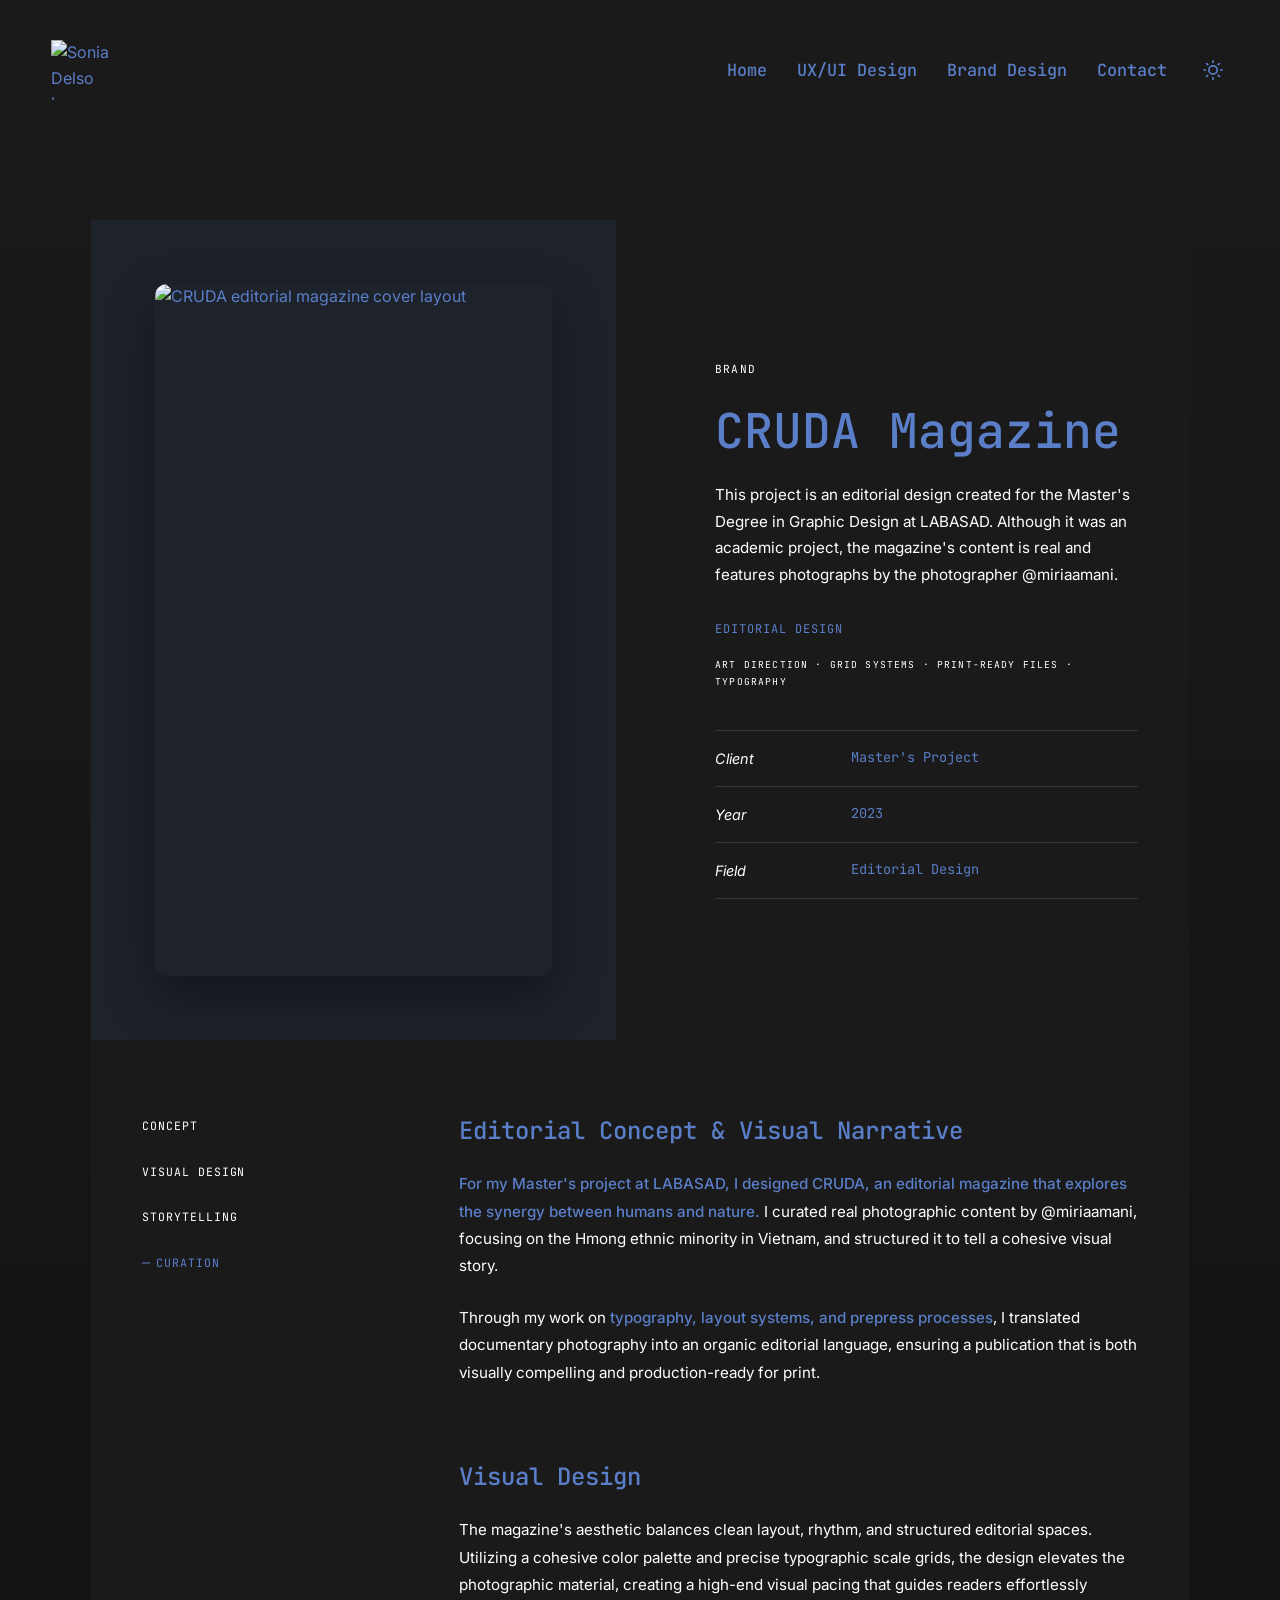
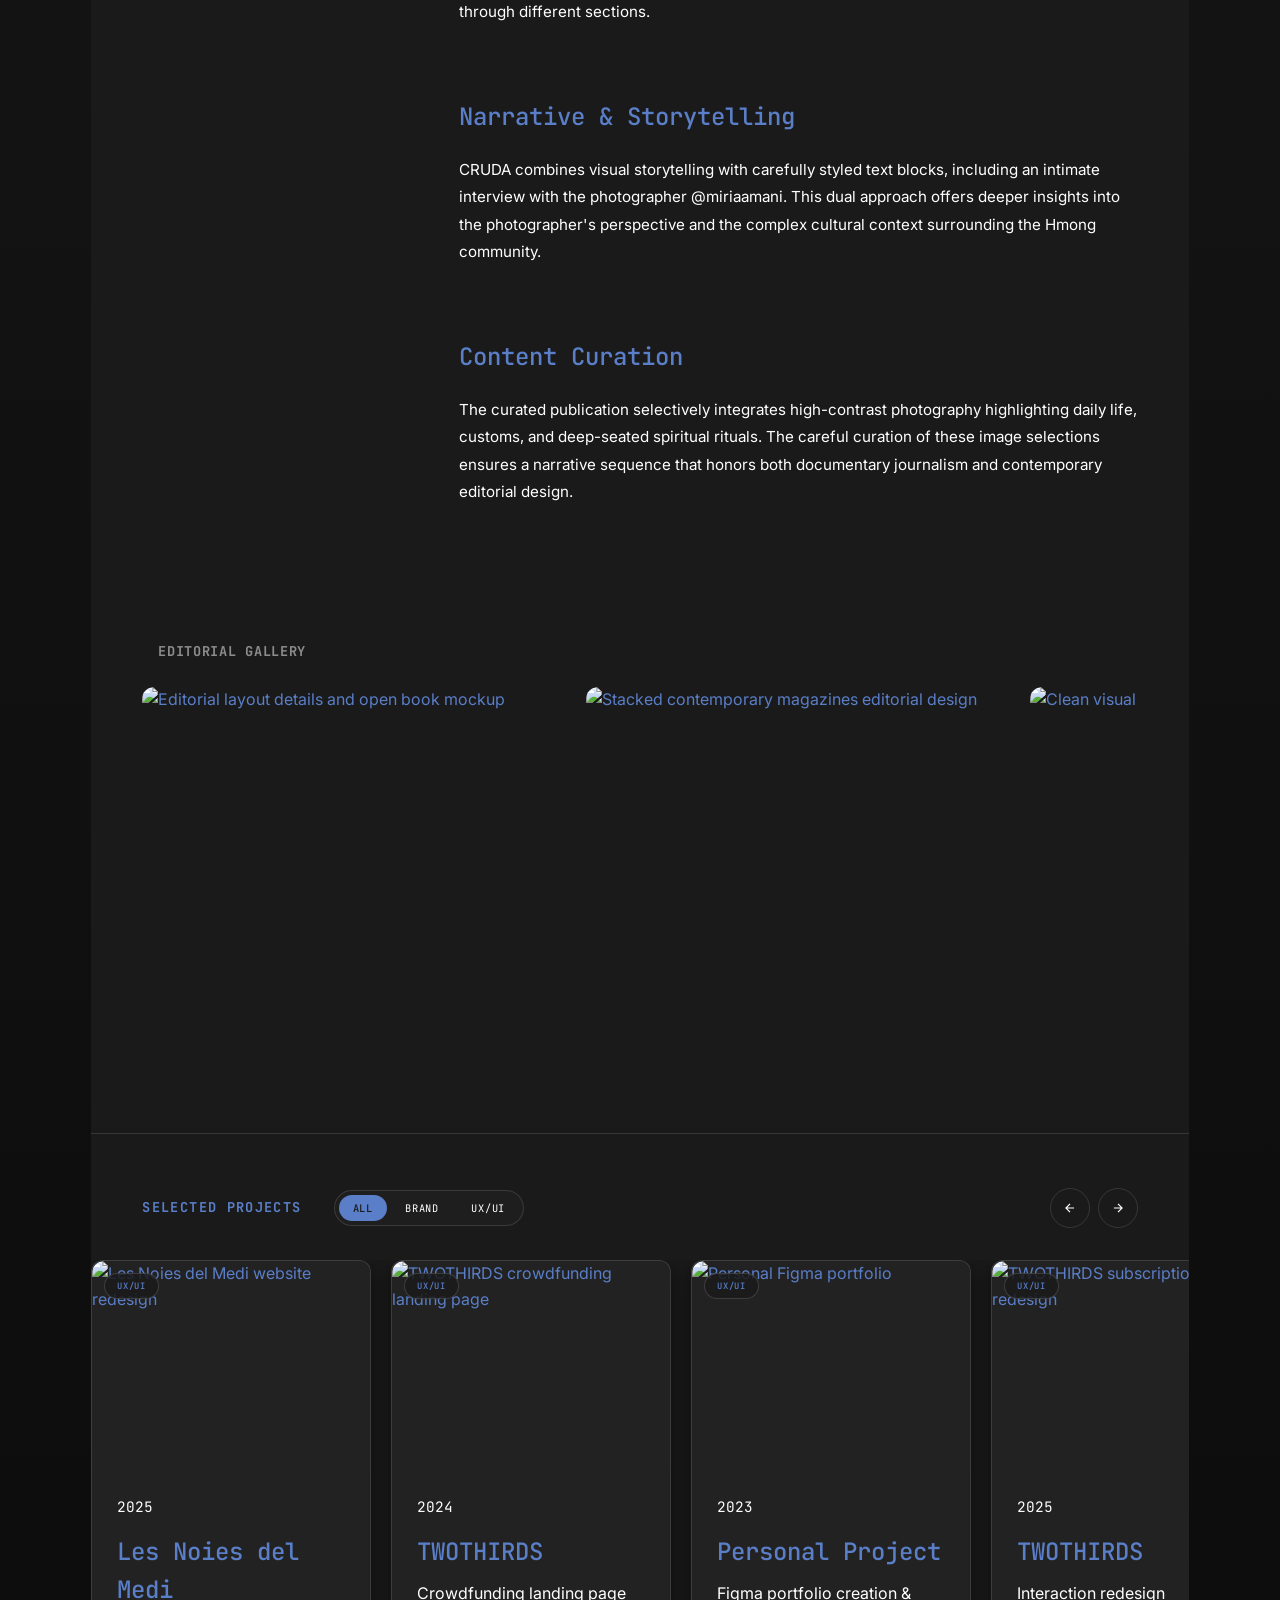
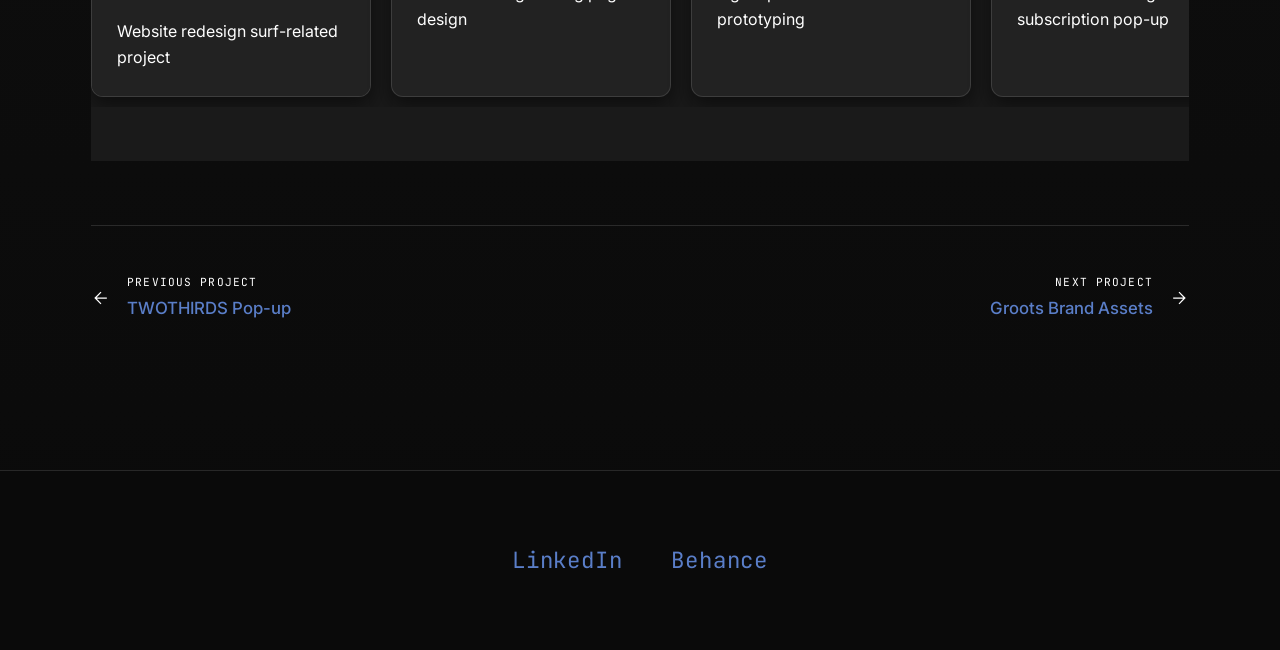
==== commit 281d1ea0: "rules + light mode" ====
--- a/projects/cruda.html
+++ b/projects/cruda.html
@@ -12,6 +12,16 @@
   <link rel="stylesheet" href="../css/styles.css">
   <link rel="stylesheet" href="../css/project.css">
 
+  <!-- Script inline para prevenir el parpadeo de interfaz durante la carga del tema -->
+  <script>
+    (function() {
+      const savedTheme = localStorage.getItem('theme');
+      if (savedTheme === 'light') {
+        document.documentElement.classList.add('light-theme');
+      }
+    })();
+  </script>
+
   <!-- Estilos personalizados para el Hero y el Ticker -->
   <style>
     /* Ajustes para que la imagen Hero ocupe todo el rectángulo de la izquierda */
@@ -139,6 +149,27 @@
           <li><a href="../index.html#ux-ui-design">UX/UI Design</a></li>
           <li><a href="../index.html#brand-design">Brand Design</a></li>
           <li><a href="../index.html#contact">Contact</a></li>
+          <!-- Botón Switch para alternar modos -->
+          <li>
+            <button id="theme-toggle" class="theme-toggle" aria-label="Toggle dark/light theme" type="button">
+              <!-- Icono de Sol: visible en modo oscuro para cambiar a claro -->
+              <svg class="sun-icon" viewBox="0 0 24 24" fill="none" stroke="currentColor" stroke-width="2" stroke-linecap="round" stroke-linejoin="round" aria-hidden="true" width="20" height="20">
+                <circle cx="12" cy="12" r="5"></circle>
+                <line x1="12" y1="1" x2="12" y2="3"></line>
+                <line x1="12" y1="21" x2="12" y2="23"></line>
+                <line x1="4.22" y1="4.22" x2="5.64" y2="5.64"></line>
+                <line x1="18.36" y1="18.36" x2="19.78" y2="19.78"></line>
+                <line x1="1" y1="12" x2="3" y2="12"></line>
+                <line x1="21" y1="12" x2="23" y2="12"></line>
+                <line x1="4.22" y1="19.78" x2="5.64" y2="18.36"></line>
+                <line x1="18.36" y1="5.64" x2="19.78" y2="4.22"></line>
+              </svg>
+              <!-- Icono de Luna: visible en modo claro para cambiar a oscuro -->
+              <svg class="moon-icon" viewBox="0 0 24 24" fill="none" stroke="currentColor" stroke-width="2" stroke-linecap="round" stroke-linejoin="round" aria-hidden="true" width="20" height="20">
+                <path d="M21 12.79A9 9 0 1 1 11.21 3 7 7 0 0 0 21 12.79z"></path>
+              </svg>
+            </button>
+          </li>
         </ul>
       </nav>
     </div>
@@ -654,6 +685,17 @@
           });
         });
       }
+
+      // 6. Script para alternar temas (Dark/Light Mode)
+      const themeToggleBtn = document.getElementById('theme-toggle');
+      if (themeToggleBtn) {
+        themeToggleBtn.addEventListener('click', () => {
+          // Conmuta la clase en el elemento raíz <html>
+          const isLight = document.documentElement.classList.toggle('light-theme');
+          // Guarda la selección en localStorage para persistencia
+          localStorage.setItem('theme', isLight ? 'light' : 'dark');
+        });
+      }
     });
   </script>
 </body>
--- a/css/styles.css
+++ b/css/styles.css
@@ -9,8 +9,8 @@
   --bg-gradient-start: #1a1a1a;
   --bg-gradient-end: #0a0a0a;
   --bg-card: #222222; /* Darker card background */
-  --text: #e0e0e0; /* Light text for contrast */
-  --text-muted: #a0a0a0; /* Muted light text */
+  --text: #5A7EC8; /* Light text for contrast */
+  --text-muted: #FFFFFF; /* Muted light text */
   --border: rgba(255, 255, 255, 0.12); /* Light border on dark */
   --heading: 'JetBrains Mono', 'Courier New', monospace;
   --body: 'Inter', system-ui, sans-serif;
@@ -18,6 +18,17 @@
   --radius: 12px;
   --nav-height: 56px;
   --page-padding: clamp(1.25rem, 4vw, 3.5rem);
+}
+
+/* Variables para el Modo Claro (coexistiendo con el por defecto oscuro) */
+.light-theme {
+  --bg: #fcfcfd;
+  --bg-gradient-start: #ffffff;
+  --bg-gradient-end: #f4f5f7;
+  --bg-card: #ffffff;
+  --text: #5A7EC8; /* Se preserva el color hexadecimal exacto de tu marca */
+  --text-muted: #2c2c2e; /* Contraste oscuro óptimo para la legibilidad en fondos claros */
+  --border: rgba(0, 0, 0, 0.1); /* Bordes adaptados para fondo claro */
 }
 
 *, *::before, *::after {
@@ -125,6 +136,7 @@
   padding: 0;
   display: flex;
   gap: 30px;
+  align-items: center; /* Alinea verticalmente los links con el switch */
 }
 
 .main-nav a {
@@ -154,6 +166,47 @@
 .main-nav a:hover::after {
   width: 100%;
   background-color: var(--text-muted);
+}
+
+/* Estilos para el botón Switch del Tema */
+.theme-toggle {
+  background: none;
+  border: none;
+  color: var(--text);
+  cursor: pointer;
+  display: flex;
+  align-items: center;
+  justify-content: center;
+  padding: 6px;
+  border-radius: 50%;
+  transition: background-color 0.3s ease, color 0.3s ease;
+}
+
+.theme-toggle:hover {
+  color: var(--text-muted);
+  background-color: rgba(255, 255, 255, 0.08);
+}
+
+/* Adaptación del hover del switch en el modo claro */
+.light-theme .theme-toggle:hover {
+  background-color: rgba(0, 0, 0, 0.06);
+}
+
+/* Visibilidad de los iconos dependiendo del tema activo */
+/* Por defecto (Modo Oscuro): se muestra el Sol para cambiar a Claro, se oculta la Luna */
+.theme-toggle .sun-icon {
+  display: block;
+}
+.theme-toggle .moon-icon {
+  display: none;
+}
+
+/* En Modo Claro: se oculta el Sol, se muestra la Luna para cambiar a Oscuro */
+.light-theme .theme-toggle .sun-icon {
+  display: none;
+}
+.light-theme .theme-toggle .moon-icon {
+  display: block;
 }
 
 /* Hero */
@@ -224,6 +277,11 @@
   color: var(--text);
 }
 
+/* Adaptación del hover del scroll-hint en modo claro */
+.light-theme .scroll-hint:hover {
+  background-color: rgba(0, 0, 0, 0.04);
+}
+
 .scroll-hint svg {
   width: 20px;
   height: 20px;
@@ -276,6 +334,11 @@
   background-color: var(--bg-card);
 }
 
+/* Sutil ajuste de sombra para tarjetas en modo claro */
+.light-theme .project-card {
+  box-shadow: 0 8px 20px rgba(0, 0, 0, 0.04);
+}
+
 .project-card__link {
   display: block;
   text-decoration: none;
--- a/css/project.css
+++ b/css/project.css
@@ -1379,4 +1379,38 @@
     text-align: left;
     flex-direction: row-reverse;
   }
+}
+
+/* ==========================================================================
+   Light Theme Adaptations (Overrides for .light-theme)
+   ========================================================================== */
+
+/* Fondo del Hero Visual (de Gris Azulado Oscuro a Gris Azulado Claro Premium) */
+.light-theme .project-hero__visual {
+  background: #f0f2f5;
+}
+
+/* Suavizado de sombras para imágenes sobre fondo claro */
+.light-theme .project-hero__visual img {
+  box-shadow: 0 20px 50px rgba(0, 0, 0, 0.08);
+}
+
+.light-theme .project-image {
+  box-shadow: 0 16px 40px rgba(0, 0, 0, 0.06);
+}
+
+/* Adaptación del Hover transparente de los botones del Carrusel */
+.light-theme .carousel-btn:hover {
+  background-color: rgba(0, 0, 0, 0.05);
+}
+
+/* Adaptación del fondo de la pastilla de filtros */
+.light-theme .related__filters {
+  background-color: rgba(0, 0, 0, 0.02);
+}
+
+/* Etiquetas de categoría en carrusel adaptadas a fondo claro */
+.light-theme .related .project-card__tag {
+  background-color: rgba(255, 255, 255, 0.9);
+  border: 1px solid rgba(0, 0, 0, 0.08);
 }
